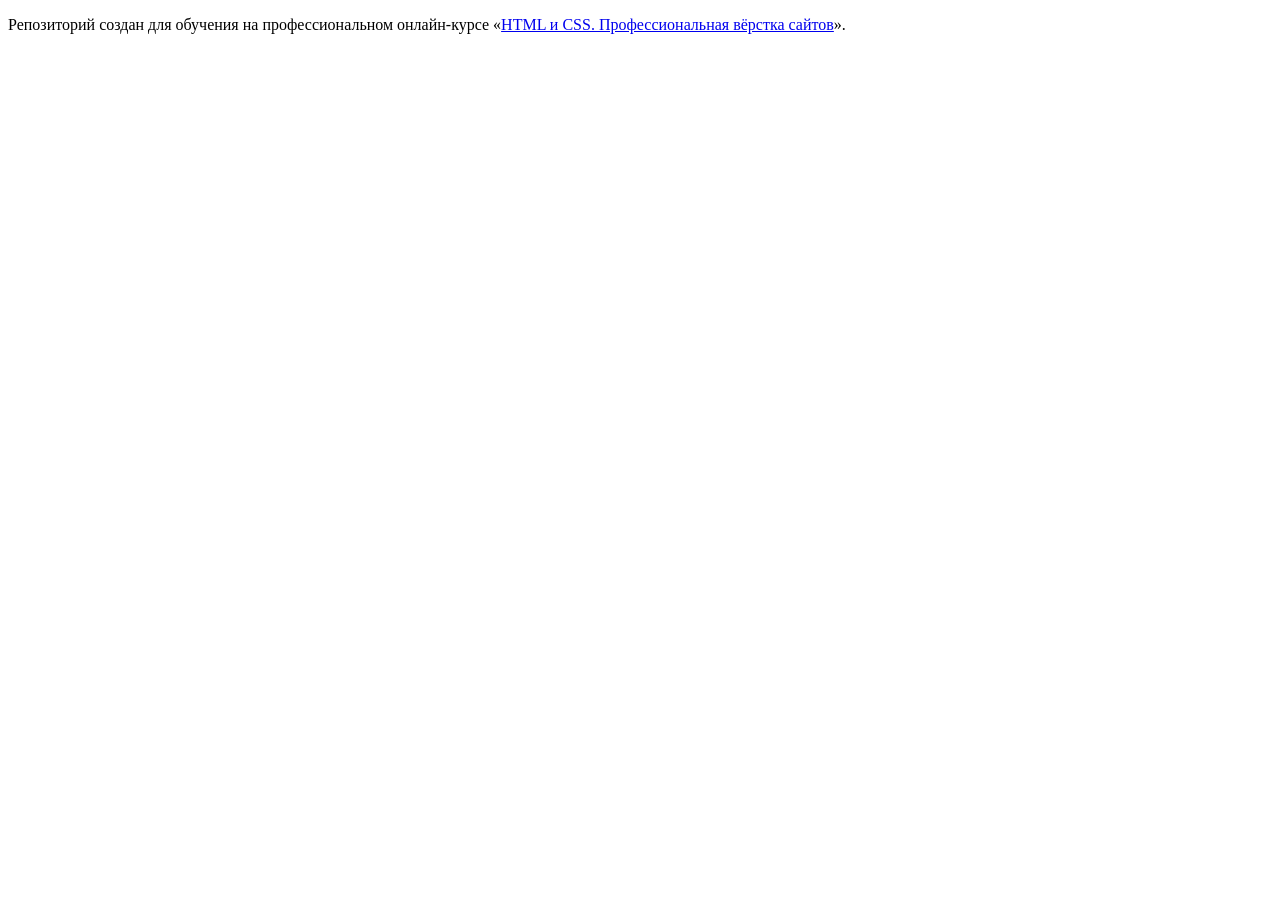
==== index.html @ 6b0767cb ":hatching_chick:" ====
<!DOCTYPE html>
<html lang="ru">
  <head>
    <meta charset="utf-8">
    <title>HTML Academy: Седона</title>
  </head>
  <body>

    <p>Репозиторий создан для обучения на профессиональном онлайн‑курсе «<a href="https://htmlacademy.ru/intensive/htmlcss">HTML и CSS. Профессиональная вёрстка сайтов</a>».</p>

  </body>
</html>
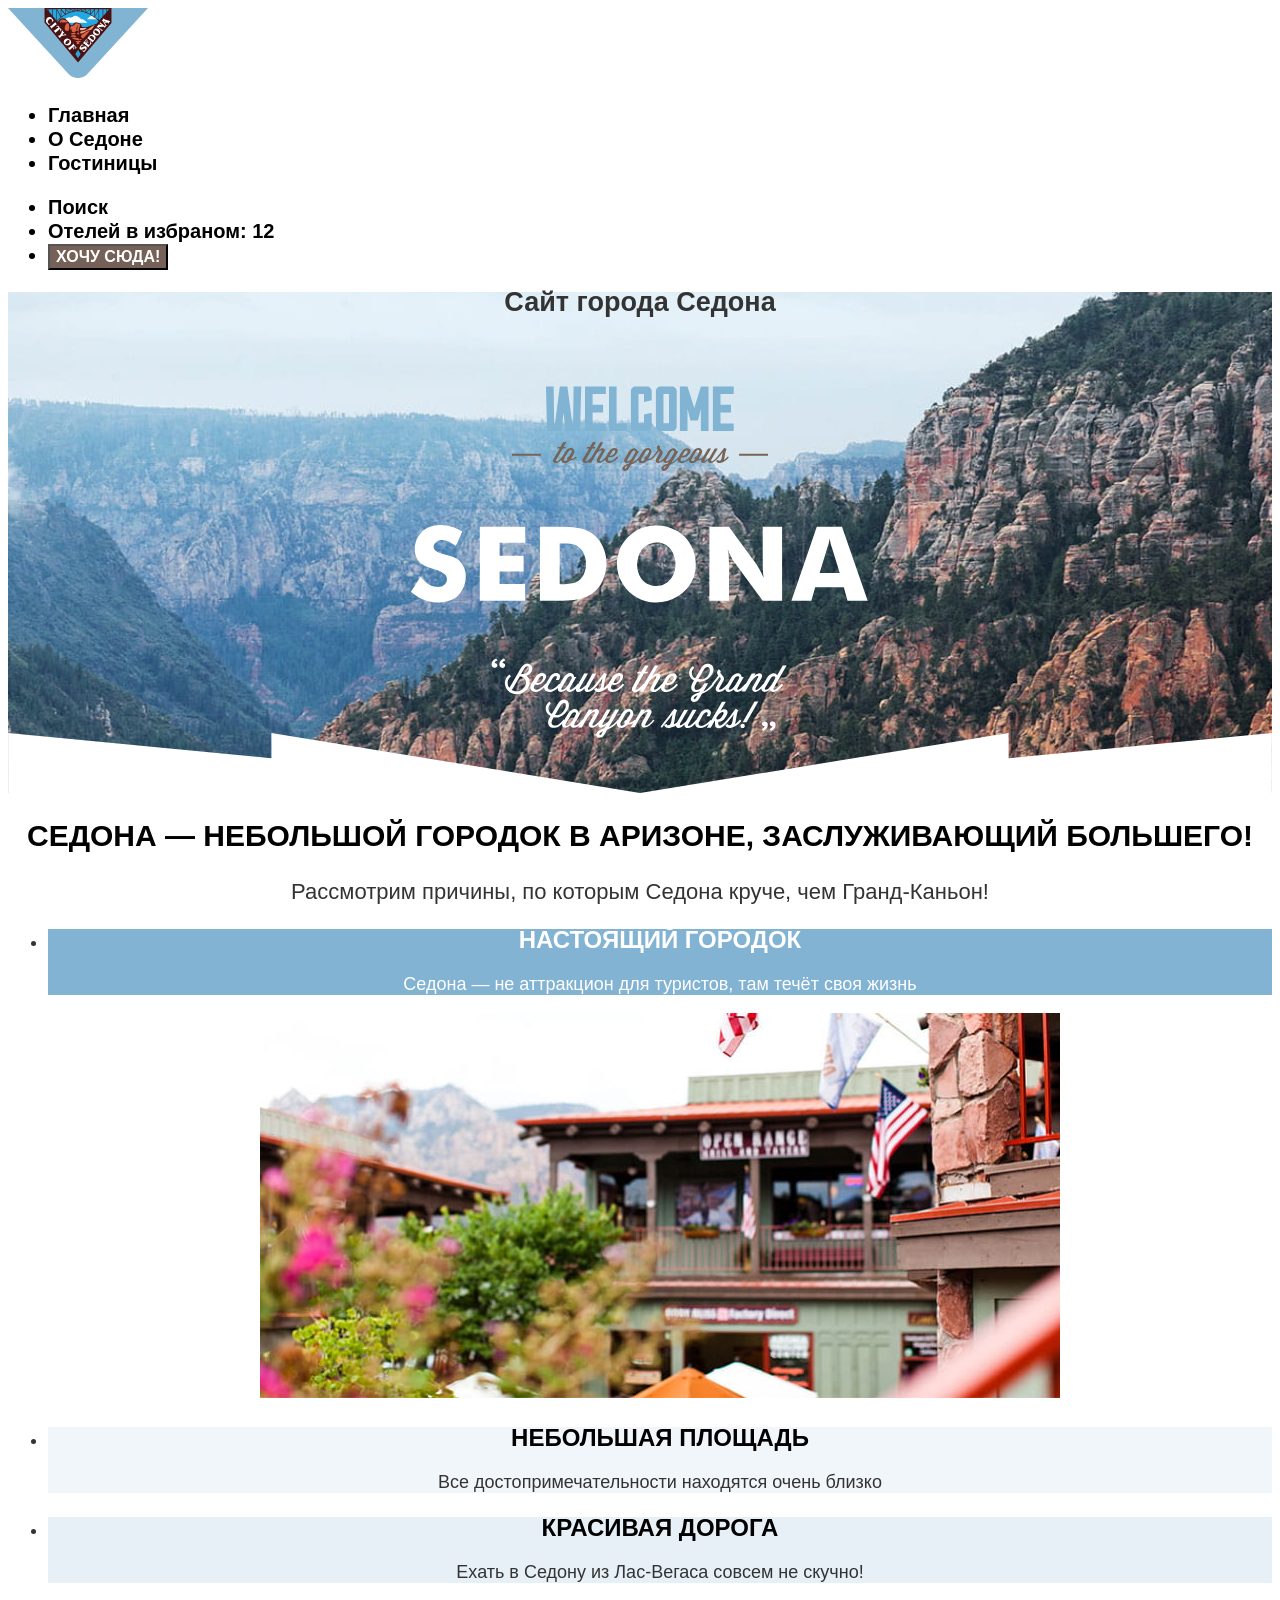
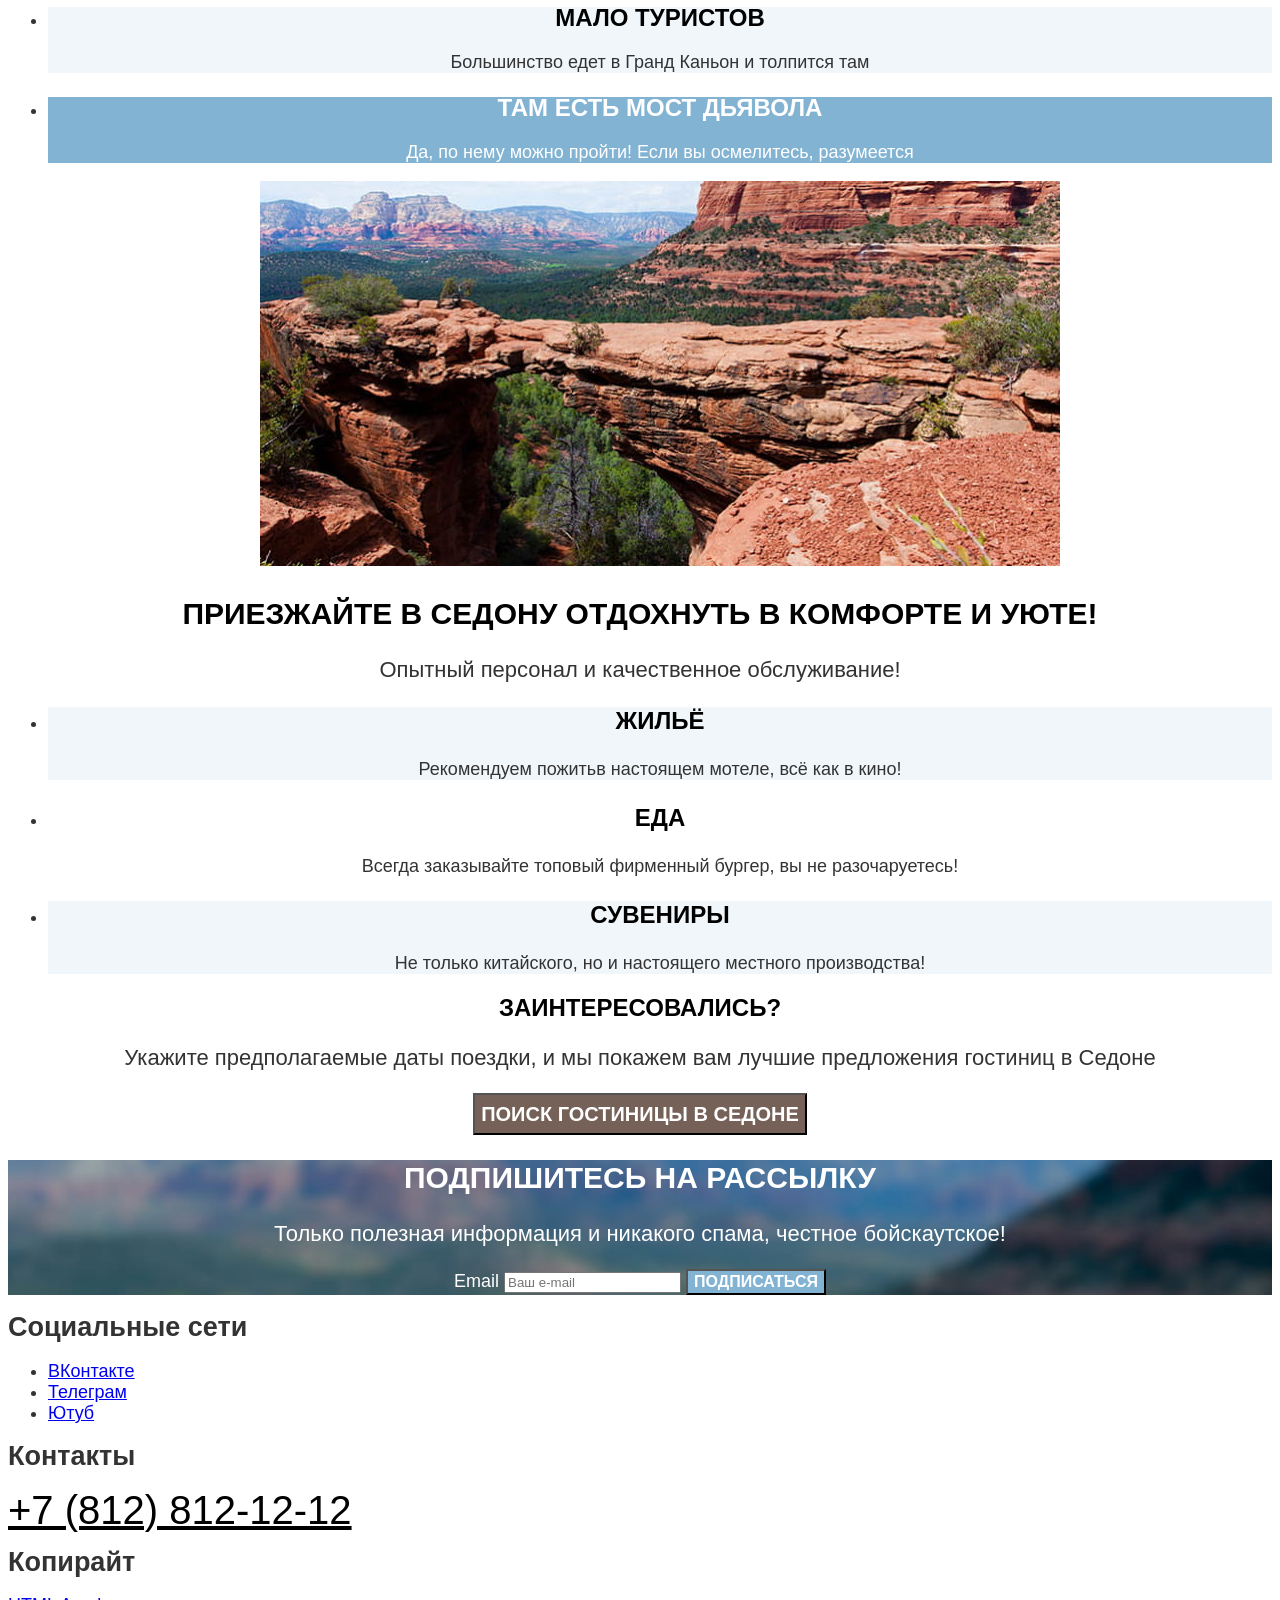
==== commit 7aece666: "Делает вёрстку, графику и стилизацию" ====
--- a/index.html
+++ b/index.html
@@ -1,12 +1,161 @@
 <!DOCTYPE html>
 <html lang="ru">
-  <head>
-    <meta charset="utf-8">
-    <title>HTML Academy: Седона</title>
-  </head>
-  <body>
 
-    <p>Репозиторий создан для обучения на профессиональном онлайн‑курсе «<a href="https://htmlacademy.ru/intensive/htmlcss">HTML и CSS. Профессиональная вёрстка сайтов</a>».</p>
+<head>
+  <meta charset="utf-8">
+  <title>HTML Academy: Седона</title>
+  <link rel="stylesheet" href="styles/styles.css">
+</head>
 
-  </body>
+<body>
+  <header class="page-header" data-test="header">
+    <nav class="navigation">
+      <a class="navigation-logo" href="index.html" aria-current="page">
+        <img class="logo-image" src="images/logos/logo.svg" width="140" height="70" alt="Логотип города «Седона»">
+      </a>
+
+      <ul class="navigation-list">
+        <li class="navigation-item">
+          <a class="navigation-link navigation-link-current" href="#" aria-current="page">Главная</a>
+        </li>
+        <li class="navigation-item">
+          <a class="navigation-link" href="#">О Седоне</a>
+        </li>
+        <li class="navigation-item">
+          <a class="navigation-link" href="catalog.html">Гостиницы</a>
+        </li>
+      </ul>
+
+      <ul class="navigation-list navigation-user">
+        <li class="navigation-item">
+          <a class="navigation-link" href="#">
+            <span class="visually-hidden">Поиск</span>
+          </a>
+        </li>
+        <li class="navigation-item">
+          <a class="navigation-link" href="#">
+            <span class="visually-hidden">Отелей в избраном:</span>
+            <span class="count">12</span>
+          </a>
+        </li>
+        <li class="navigation-item">
+          <button class="button" type="button">Хочу сюда!</button>
+        </li>
+      </ul>
+    </nav>
+  </header>
+
+  <main class="main-index" data-test="main">
+    <section class="hero" data-test="hero">
+      <h1 class="visually-hidden">Сайт города Седона</h1>
+      <img class="hero-image" src="images/hero/welcome.svg" width="458" height="452"
+        alt="Welcome to the gorgeous Sedona «Because the Grand Canyon sucks!»">
+    </section>
+
+    <section class="features" data-test="advantages">
+      <h2 class="features-title">Седона — небольшой городок в Аризоне, заслуживающий большего!</h2>
+      <p class="features-text">Рассмотрим причины, по которым Седона круче, чем Гранд-Каньон!</p>
+      <ul class="features-list">
+        <li class="features-item">
+          <div class="features-item-container">
+            <h3 class="features-item-title">Настоящий городок</h3>
+            <p class="features-item-text">Седона — не аттракцион для туристов, там течёт своя жизнь</p>
+          </div>
+          <img class="features-item-image" src="images/photo/photo-1.jpg" width="800" height="385" alt="Улица города Седона">
+        </li>
+        <li>
+          <h3 class="features-item-title">Небольшая площадь</h3>
+          <p class="features-item-text">Все достопримечательности находятся очень близко</p>
+        </li>
+        <li>
+          <h3 class="features-item-title">Красивая дорога</h3>
+          <p class="features-item-text">Ехать в Седону из Лас-Вегаса совсем не скучно!</p>
+        </li>
+        <li>
+          <h3 class="features-item-title">Мало туристов</h3>
+          <p class="features-item-text">Большинство едет в Гранд Каньон и толпится там</p>
+        </li>
+        <li class="features-item">
+          <div class="features-item-container">
+            <h3 class="features-item-title">Там есть мост дьявола</h3>
+            <p class="features-item-text">Да, по нему можно пройти! Если вы осмелитесь, разумеется</p>
+          </div>
+          <img class="features-item-image" src="images/photo/photo-2.jpg" width="800" height="385" alt="Мост дьявола">
+        </li>
+      </ul>
+    </section>
+
+    <section class="service">
+      <h2 class="service-title">Приезжайте в Седону отдохнуть в комфорте и уюте!</h2>
+      <p class="service-text">Опытный персонал и качественное обслуживание!</p>
+      <ul class="service-list">
+        <li>
+          <h3 class="service-item-title">Жильё</h3>
+          <p class="service-item-text">Рекомендуем пожитьв настоящем мотеле, всё как в кино!</p>
+        </li>
+        <li>
+          <h3 class="service-item-title">Еда</h3>
+          <p class="service-item-text">Всегда заказывайте топовый фирменный бургер, вы не разочаруетесь!</p>
+        </li>
+        <li>
+          <h3 class="service-item-title">Сувениры</h3>
+          <p class="service-item-text">Не только китайского, но и настоящего местного производства!</p>
+        </li>
+      </ul>
+    </section>
+
+    <section class="search" data-test="search">
+      <h2 class="search-title">Заинтересовались?</h2>
+      <p class="search-text">Укажите предполагаемые даты поездки, и мы покажем вам лучшие предложения гостиниц в Седоне</p>
+      <button class="button search-button" type="button">Поиск гостиницы в седоне</button>
+    </section>
+
+    <section class="newsletter newsletter-background" data-test="subscribe">
+      <h2 class="newsletter-title">Подпишитесь на рассылку</h2>
+      <p class="newsletter-text">Только полезная информация и никакого спама, честное бойскаутское!</p>
+      <form class="newsletter-form" action="https://echo.htmlacademy.ru/" method="post">
+        <label class="visually-hidden" for="newsletter-email">Email</label>
+        <input class="field" type="email" placeholder="Ваш e-mail" name="newsletter-email" id="newsletter-email" required>
+        <button class="button button-blue" type="submit">Подписаться</button>
+      </form>
+    </section>
+  </main>
+
+  <footer class="page-footer" data-test="footer">
+    <section class="footer-social">
+      <h2 class="visually-hidden">Cоциальные сети</h2>
+      <ul class="social-list">
+        <li class="social-item">
+          <a class="button-social button-vk" href="https://vk.com/htmlacademy">
+            <span class="visually-hidden">ВКонтакте</span>
+          </a>
+        </li>
+        <li class="social-item">
+          <a class="button-social button-tg" href="https://t.me/htmlacademy">
+            <span class="visually-hidden">Телеграм</span>
+          </a>
+        </li>
+        <li class="social-item">
+          <a class="button-social button-yt" href="https://www.youtube.com/user/htmlacademyru">
+            <span class="visually-hidden">Ютуб</span>
+          </a>
+        </li>
+      </ul>
+    </section>
+
+    <section class="footer-contacts">
+      <h2 class="visually-hidden">Контакты</h2>
+      <address class="footer-contacts-address">
+        <a href="tel:+78128121212">+7 (812) 812-12-12</a>
+      </address>
+    </section>
+
+    <section class="footer-copyright">
+      <h2 class="visually-hidden">Копирайт</h2>
+      <a class="htmlacademy-link" href="https://htmlacademy.ru/intensive/htmlcss">
+        <span class="visually-hidden">HTML Academy</span>
+      </a>
+    </section>
+  </footer>
+</body>
 </html>
--- a/styles/styles.css
+++ b/styles/styles.css
@@ -0,0 +1,288 @@
+@font-face {
+  font-family: "PT Sans", sans-serif;
+  font-style: normal;
+  font-weight: 400;
+  src: url("../font/ptsans-400.woff2") format("woff2");
+  font-display: swap;
+}
+
+@font-face {
+  font-family: "PT Sans", sans-serif;
+  font-style: normal;
+  font-weight: 700;
+  src: url("../font/ptsans-700.woff2") format("woff2");
+}
+
+body {
+  font-family: "PT Sans", sans-serif;
+  font-weight: 400;
+  font-size: 18px;
+  color: #333;
+  line-height: 117%;
+  background-color: #fff;
+}
+
+.button {
+  font-family: inherit;
+  font-size: 16px;
+  font-weight: 700;
+  text-align: center;
+  color: #fff;
+  line-height: 125%;
+  background-color: #756157;
+  text-transform: uppercase;
+  text-decoration: none;
+}
+
+.button-blue {
+  color: #fff;
+  background-color: #82b3d3;
+}
+
+.button-in-favorites {
+  background-color: #7db54f;
+}
+
+.button-reset {
+  background: none;
+}
+
+.page-header {
+  color: #000;
+  background-color: #fff;
+}
+
+.navigation-list {
+  font-weight: 700;
+  font-size: 20px;
+  line-height: 120%;
+}
+
+.navigation-link {
+  color: #000;
+  text-align: center;
+  text-decoration: none;
+}
+
+.hero {
+  text-align: center;
+  background-color: #37698a;
+  background-image: url("../images/background/divider.svg"), url("../images/background/index-background.jpg");
+  background-position: bottom, center;
+  background-repeat: no-repeat;
+  background-size: 100% auto, cover;
+}
+
+.features {
+  text-align: center;
+}
+
+.features-title {
+  font-size: 30px;
+  line-height: 120%;
+  color: #000;
+  text-transform: uppercase;
+}
+
+.features-text {
+  font-size: 22px;
+  line-height: 118%;
+}
+
+.features-item-container {
+  background-color: #82b3d3;
+}
+
+.features-list li:nth-child(2),
+.features-list li:nth-child(4) {
+  background-color: rgba(131, 179, 211, 0.12);
+}
+
+.features-list li:nth-child(3) {
+  background-color: rgba(131, 179, 211, 0.2);
+}
+
+.features-item-title {
+  font-size: 24px;
+  color: #000;
+  text-transform: uppercase;
+}
+
+.features-item-text {
+  color: #333;
+}
+
+.features-item-container h3 {
+  color: #fff;
+}
+
+.features-item-container p {
+  color: #fff;
+}
+
+.service-title {
+  font-size: 30px;
+  text-align: center;
+  color: #000;
+  line-height: 120%;
+  text-transform: uppercase;
+}
+
+.service-text {
+  font-size: 22px;
+  text-align: center;
+  line-height: 118%;
+}
+
+.service-list {
+  text-align: center;
+}
+
+.service-list li:nth-child(1),
+.service-list li:nth-child(3) {
+  background-color: rgba(131, 179, 211, 0.12);
+}
+
+.service-item-title {
+  font-size: 24px;
+  color: #000;
+  text-transform: uppercase;
+  line-height: 117%;
+}
+
+.search {
+  text-align: center;
+}
+
+.search-title {
+  font-size: 24px;
+  color: #000;
+  line-height: 120%;
+  text-transform: uppercase;
+}
+
+.search-text {
+  font-size: 22px;
+  line-height: 118%;
+}
+
+.search-button {
+  font-size: 20px;
+  line-height: 180%;
+}
+
+.newsletter {
+  text-align: center;
+}
+
+.newsletter-background {
+  color: #fff;
+  background-color: #37698a;
+  background-image: url("../images/background/subscribe.jpg");
+  background-position: center;
+  background-repeat: no-repeat;
+  background-size: cover;
+}
+
+.newsletter-title {
+  font-size: 30px;
+  line-height: 120%;
+  text-transform: uppercase;
+}
+
+.newsletter-text {
+  font-size: 22px;
+  line-height: 118%;
+}
+
+.newsletter-email {
+  background-color: #82B3D3;
+}
+
+.footer-contacts-address a {
+  font-size: 40px;
+  font-style: normal;
+  color: #000;
+  line-height: 100%;
+  text-transform: uppercase;
+}
+
+/*---CATALOG.HTML---*/
+
+.catalog-background {
+  color: #fff;
+  background-color: #37698a;
+  background-image: url("../images/background/filter.jpg");
+  background-position: center;
+  background-repeat: no-repeat;
+  background-size: cover;
+}
+
+.inner-header-title {
+  font-size: 60px;
+  line-height: 130%;
+}
+
+.breadcrumbs-link {
+  font-size: 16px;
+  color: #fff;
+  line-height: 131%;
+  text-decoration: none;
+}
+
+.catalog-filter-title {
+  font-size: 20px;
+  font-weight: 700;
+  line-height: 120%;
+  text-transform: capitalize;
+}
+
+.catalog-filter label {
+  line-height: 128%;
+}
+
+.result-serch {
+  font-size: 30px;
+  font-weight: 700;
+  line-height: 120%;
+  text-transform: uppercase;
+}
+
+.select-control {
+  font-family: inherit;
+  font-size: 18px;
+  color: #333;
+  line-height: 117%;
+}
+
+.catalog-link {
+  text-decoration: none;
+}
+
+.catalog-title {
+  font-size: 24px;
+  font-weight: 700;
+  color: #333;
+  line-height: 117%;
+}
+
+.catalog-rating {
+  font-size: 16px;
+  line-height: 125%;
+  text-transform: uppercase;
+}
+
+.pagination-link {
+  font-weight: 700;
+  font-size: 20px;
+  color: #fff;
+  line-height: 180%;
+  background-color: #82b3d3;
+  text-transform: uppercase;
+  text-align: center;
+}
+
+.pagination-current {
+  color: #000;
+  background-color: #f2f2f2;
+}
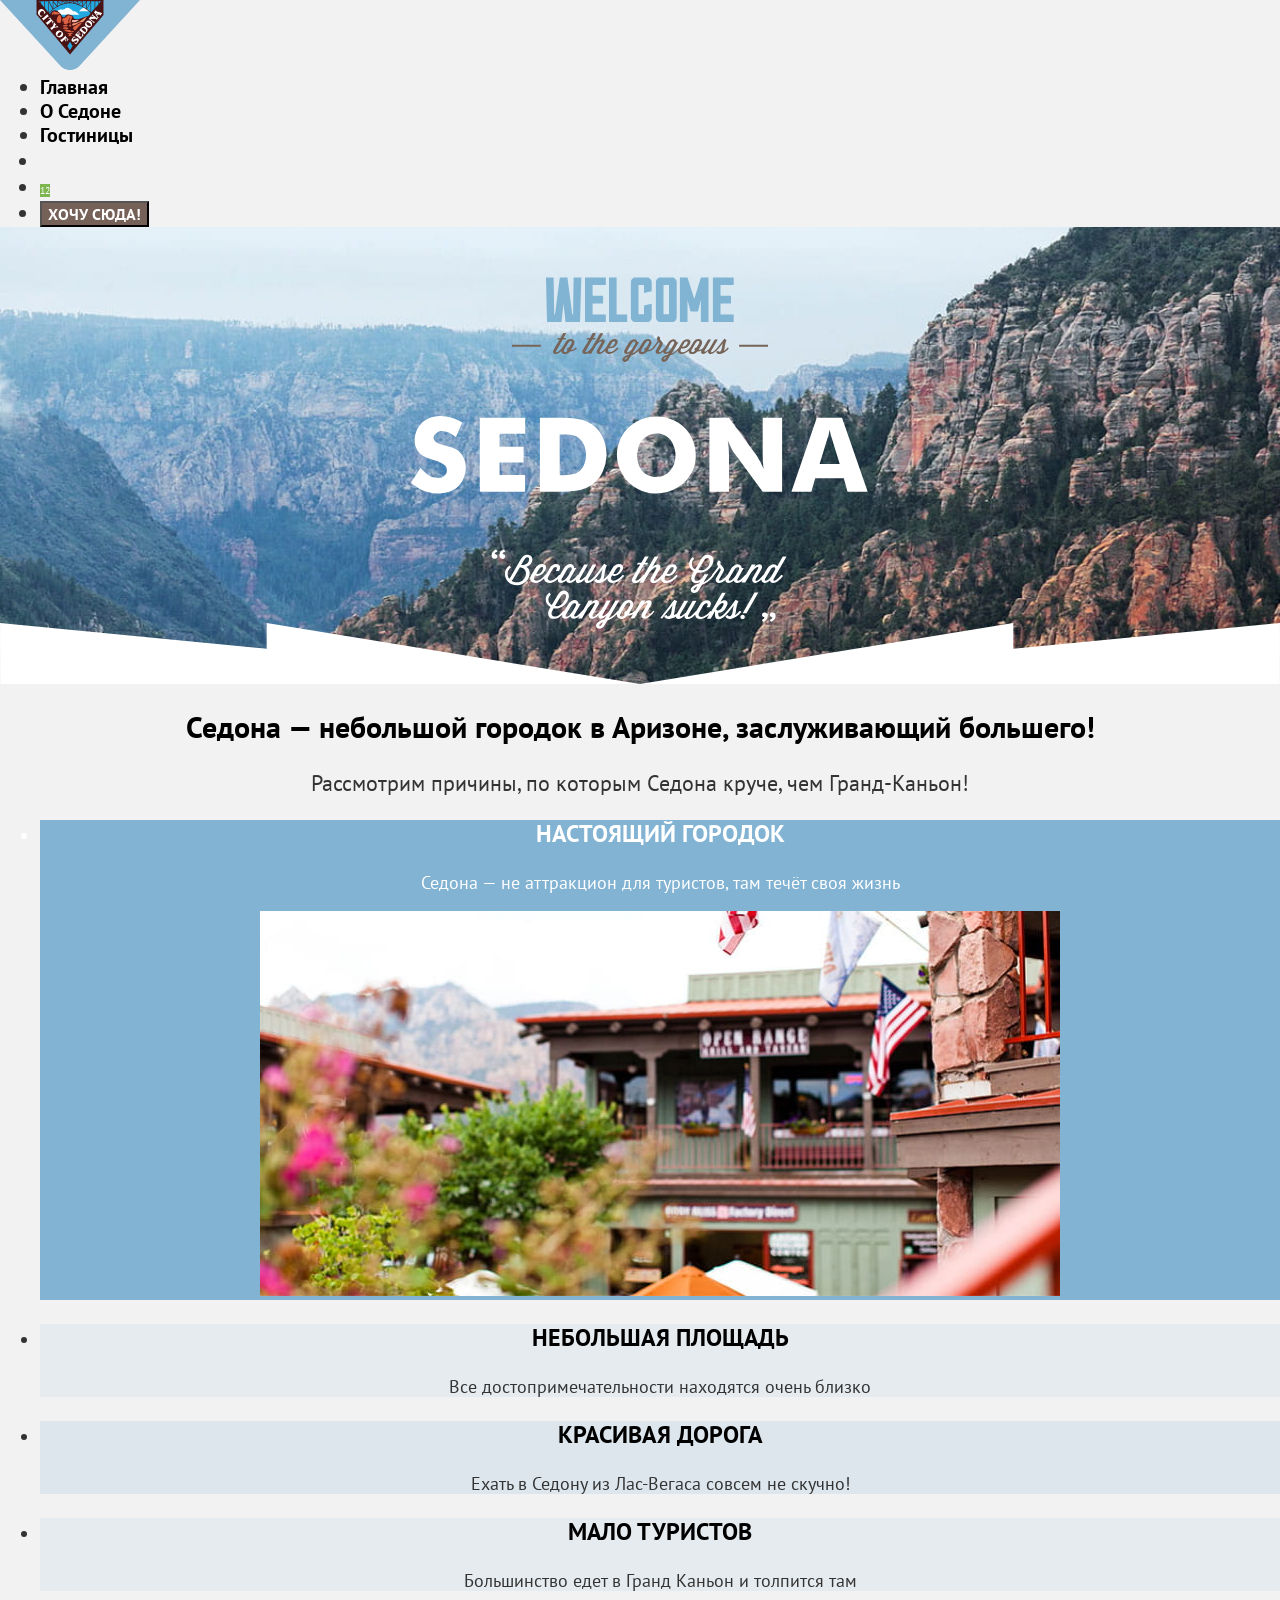
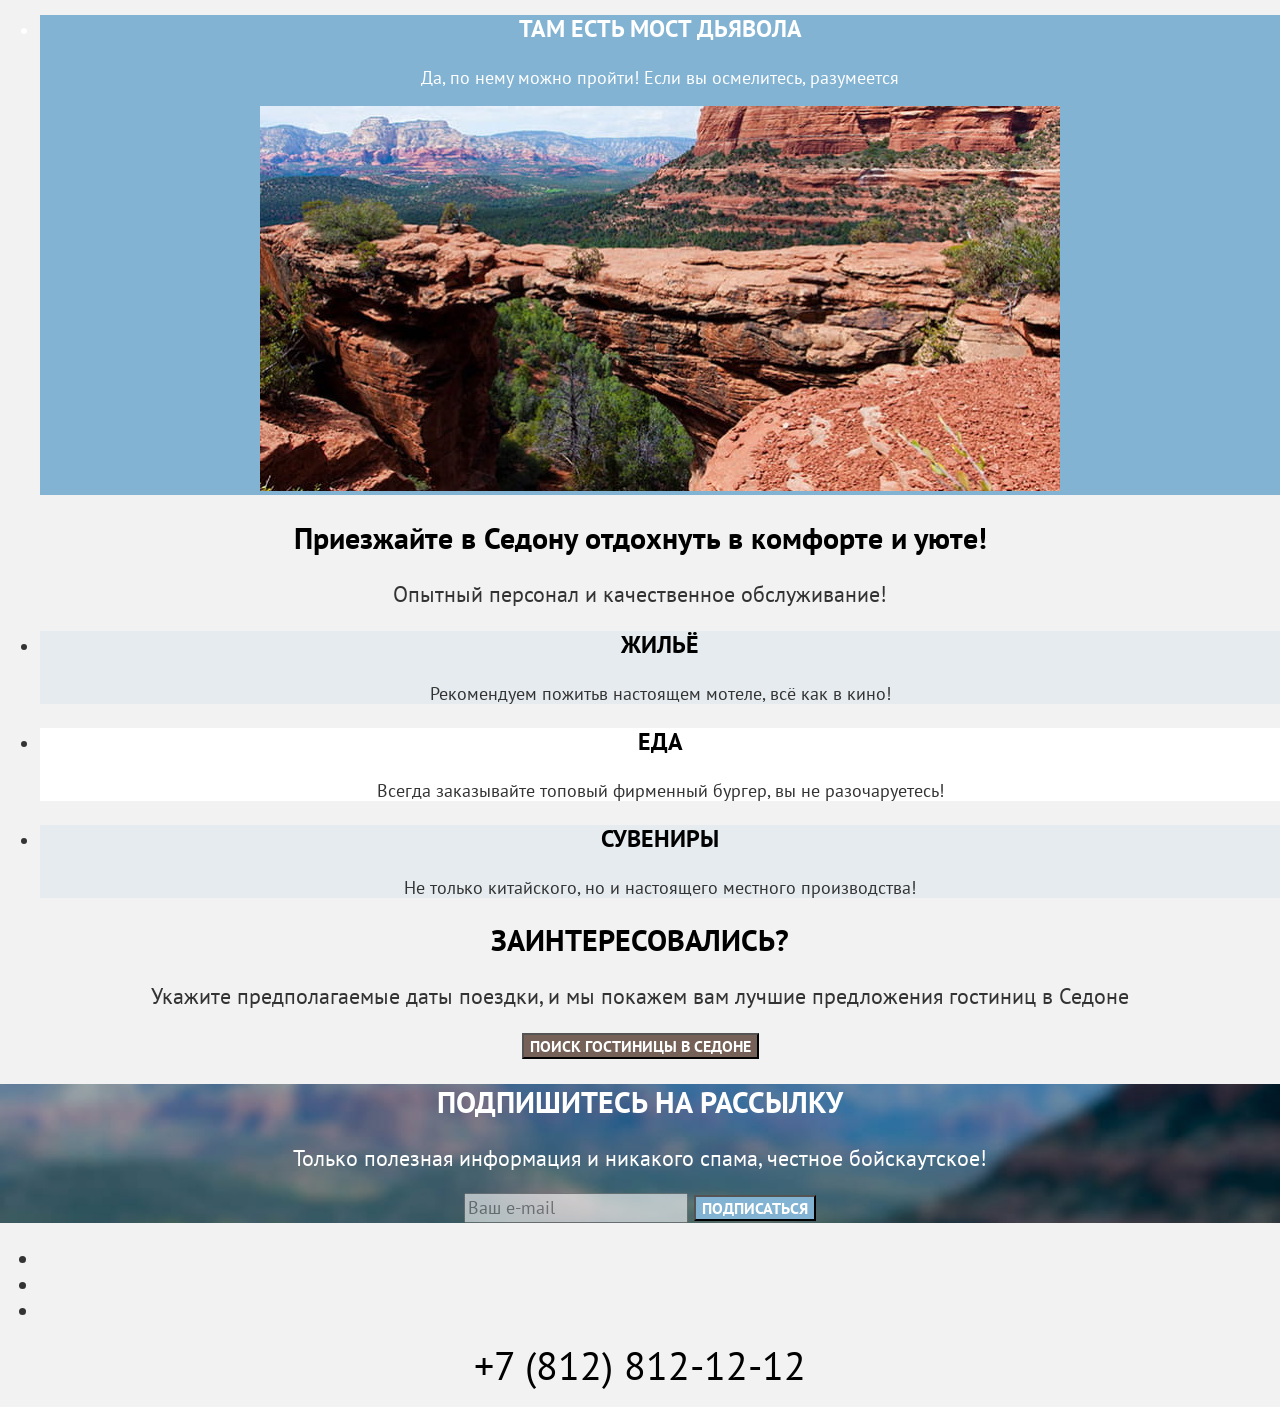
==== commit b89bf0c2: "Вносит правки" ====
--- a/index.html
+++ b/index.html
@@ -10,13 +10,13 @@
 <body>
   <header class="page-header" data-test="header">
     <nav class="navigation">
-      <a class="navigation-logo" href="index.html" aria-current="page">
-        <img class="logo-image" src="images/logos/logo.svg" width="140" height="70" alt="Логотип города «Седона»">
+      <a class="logo" href="index.html" aria-current="page">
+        <img class="logo-image" src="images/logos/logo.svg" width="140" height="70" alt="Логотип города Седона">
       </a>
 
       <ul class="navigation-list">
         <li class="navigation-item">
-          <a class="navigation-link navigation-link-current" href="#" aria-current="page">Главная</a>
+          <a class="navigation-link navigation-link-current" aria-current="page">Главная</a>
         </li>
         <li class="navigation-item">
           <a class="navigation-link" href="#">О Седоне</a>
@@ -26,26 +26,26 @@
         </li>
       </ul>
 
-      <ul class="navigation-list navigation-user">
-        <li class="navigation-item">
-          <a class="navigation-link" href="#">
+      <ul class="navigation-user">
+        <li class="navigation-user-item">
+          <a class="navigation-user-link user-search" href="#">
             <span class="visually-hidden">Поиск</span>
           </a>
         </li>
-        <li class="navigation-item">
-          <a class="navigation-link" href="#">
+        <li class="navigation-user-item">
+          <a class="navigation-user-link user-favorites" href="#">
             <span class="visually-hidden">Отелей в избраном:</span>
             <span class="count">12</span>
           </a>
         </li>
-        <li class="navigation-item">
-          <button class="button" type="button">Хочу сюда!</button>
+        <li class="navigation-user-item">
+          <button class="button button-want" type="button">Хочу сюда!</button>
         </li>
       </ul>
     </nav>
   </header>
 
-  <main class="main-index" data-test="main">
+  <main class="page-main" data-test="main">
     <section class="hero" data-test="hero">
       <h1 class="visually-hidden">Сайт города Седона</h1>
       <img class="hero-image" src="images/hero/welcome.svg" width="458" height="452"
@@ -56,26 +56,26 @@
       <h2 class="features-title">Седона — небольшой городок в Аризоне, заслуживающий большего!</h2>
       <p class="features-text">Рассмотрим причины, по которым Седона круче, чем Гранд-Каньон!</p>
       <ul class="features-list">
-        <li class="features-item">
+        <li class="features-item features-item-special">
           <div class="features-item-container">
             <h3 class="features-item-title">Настоящий городок</h3>
             <p class="features-item-text">Седона — не аттракцион для туристов, там течёт своя жизнь</p>
           </div>
           <img class="features-item-image" src="images/photo/photo-1.jpg" width="800" height="385" alt="Улица города Седона">
         </li>
-        <li>
+        <li class="features-item">
           <h3 class="features-item-title">Небольшая площадь</h3>
           <p class="features-item-text">Все достопримечательности находятся очень близко</p>
         </li>
-        <li>
+        <li class="features-item">
           <h3 class="features-item-title">Красивая дорога</h3>
           <p class="features-item-text">Ехать в Седону из Лас-Вегаса совсем не скучно!</p>
         </li>
-        <li>
+        <li class="features-item">
           <h3 class="features-item-title">Мало туристов</h3>
           <p class="features-item-text">Большинство едет в Гранд Каньон и толпится там</p>
         </li>
-        <li class="features-item">
+        <li class="features-item features-item-special">
           <div class="features-item-container">
             <h3 class="features-item-title">Там есть мост дьявола</h3>
             <p class="features-item-text">Да, по нему можно пройти! Если вы осмелитесь, разумеется</p>
@@ -89,15 +89,15 @@
       <h2 class="service-title">Приезжайте в Седону отдохнуть в комфорте и уюте!</h2>
       <p class="service-text">Опытный персонал и качественное обслуживание!</p>
       <ul class="service-list">
-        <li>
+        <li class="service-item">
           <h3 class="service-item-title">Жильё</h3>
           <p class="service-item-text">Рекомендуем пожитьв настоящем мотеле, всё как в кино!</p>
         </li>
-        <li>
+        <li class="service-item">
           <h3 class="service-item-title">Еда</h3>
           <p class="service-item-text">Всегда заказывайте топовый фирменный бургер, вы не разочаруетесь!</p>
         </li>
-        <li>
+        <li class="service-item">
           <h3 class="service-item-title">Сувениры</h3>
           <p class="service-item-text">Не только китайского, но и настоящего местного производства!</p>
         </li>
@@ -107,7 +107,7 @@
     <section class="search" data-test="search">
       <h2 class="search-title">Заинтересовались?</h2>
       <p class="search-text">Укажите предполагаемые даты поездки, и мы покажем вам лучшие предложения гостиниц в Седоне</p>
-      <button class="button search-button" type="button">Поиск гостиницы в седоне</button>
+      <button class="button button-search" type="button">Поиск гостиницы в седоне</button>
     </section>
 
     <section class="newsletter newsletter-background" data-test="subscribe">
@@ -116,14 +116,14 @@
       <form class="newsletter-form" action="https://echo.htmlacademy.ru/" method="post">
         <label class="visually-hidden" for="newsletter-email">Email</label>
         <input class="field" type="email" placeholder="Ваш e-mail" name="newsletter-email" id="newsletter-email" required>
-        <button class="button button-blue" type="submit">Подписаться</button>
+        <button class="button button-bg-second" type="submit">Подписаться</button>
       </form>
     </section>
   </main>
 
   <footer class="page-footer" data-test="footer">
-    <section class="footer-social">
-      <h2 class="visually-hidden">Cоциальные сети</h2>
+    <section class="social">
+      <h2 class="visually-hidden">Социальные сети</h2>
       <ul class="social-list">
         <li class="social-item">
           <a class="button-social button-vk" href="https://vk.com/htmlacademy">
@@ -143,19 +143,15 @@
       </ul>
     </section>
 
-    <section class="footer-contacts">
-      <h2 class="visually-hidden">Контакты</h2>
-      <address class="footer-contacts-address">
-        <a href="tel:+78128121212">+7 (812) 812-12-12</a>
-      </address>
-    </section>
+    <address class="contacts">
+      <a class="footer-contacts-link" href="tel:+78128121212">+7 (812) 812-12-12</a>
+    </address>
 
-    <section class="footer-copyright">
-      <h2 class="visually-hidden">Копирайт</h2>
-      <a class="htmlacademy-link" href="https://htmlacademy.ru/intensive/htmlcss">
-        <span class="visually-hidden">HTML Academy</span>
+    <p class="developer">
+      <a class="developer-link" href="https://htmlacademy.ru/intensive/htmlcss">
+        <span class="visually-hidden">Разработчик сайта - HTML Academy</span>
       </a>
-    </section>
+    </p>
   </footer>
 </body>
 </html>
--- a/styles/styles.css
+++ b/styles/styles.css
@@ -1,25 +1,29 @@
 @font-face {
-  font-family: "PT Sans", sans-serif;
+  font-family: "PT Sans";
   font-style: normal;
   font-weight: 400;
-  src: url("../font/ptsans-400.woff2") format("woff2");
+  src: url("../fonts/ptsans-400.woff2") format("woff2");
   font-display: swap;
 }
 
 @font-face {
-  font-family: "PT Sans", sans-serif;
+  font-family: "PT Sans";
   font-style: normal;
   font-weight: 700;
-  src: url("../font/ptsans-700.woff2") format("woff2");
+  src: url("../fonts/ptsans-700.woff2") format("woff2");
 }
 
 body {
+  margin: 0;
+
   font-family: "PT Sans", sans-serif;
   font-weight: 400;
-  font-size: 18px;
-  color: #333;
-  line-height: 117%;
-  background-color: #fff;
+  font-style: normal;
+  font-size: 22px;
+  line-height: 1.18182;
+  color: #333333;
+
+  background-color: #f2f2f2;
 }
 
 .button {
@@ -27,262 +31,326 @@
   font-size: 16px;
   font-weight: 700;
   text-align: center;
-  color: #fff;
-  line-height: 125%;
+  color: #ffffff;
+  line-height: 1.25;
   background-color: #756157;
   text-transform: uppercase;
   text-decoration: none;
 }
 
-.button-blue {
-  color: #fff;
-  background-color: #82b3d3;
-}
-
-.button-in-favorites {
+.visually-hidden {
+  position: fixed;
+  transform: scale(0);
+}
+
+.page-header {}
+
+.navigation {}
+.logo {}
+.logo-image {}
+.navigation-list {
+  margin: 0;
+
+  font-size: 20px;
+  font-weight: 700;
+  line-height: 1.2;
+}
+.navigation-item {}
+.navigation-link {
+  text-decoration: none;
+  color: #000000;
+}
+.navigation-link-current {}
+
+.navigation-user {
+  margin: 0;
+}
+.navigation-user-item {}
+.navigation-user-link {
+  text-decoration: none;
+}
+.user-search {}
+.user-favorites {}
+.count {
+  font-size: 10px;
+  color: #ffffff;
+
   background-color: #7db54f;
 }
-
-.button-reset {
-  background: none;
-}
-
-.page-header {
-  color: #000;
-  background-color: #fff;
-}
-
-.navigation-list {
-  font-weight: 700;
-  font-size: 20px;
-  line-height: 120%;
-}
-
-.navigation-link {
-  color: #000;
-  text-align: center;
-  text-decoration: none;
-}
+.button-want {}
+
+.page-main {}
 
 .hero {
   text-align: center;
-  background-color: #37698a;
+
+  background-color: #64748b;
   background-image: url("../images/background/divider.svg"), url("../images/background/index-background.jpg");
   background-position: bottom, center;
   background-repeat: no-repeat;
   background-size: 100% auto, cover;
 }
+.hero-image {}
 
 .features {
   text-align: center;
 }
-
 .features-title {
   font-size: 30px;
-  line-height: 120%;
-  color: #000;
-  text-transform: uppercase;
-}
-
-.features-text {
-  font-size: 22px;
-  line-height: 118%;
-}
-
-.features-item-container {
+  line-height: 1.2;
+  color: #000000;
+}
+.features-text {}
+.features-list {
+  font-size: 18px;
+  line-height: 1.16667;
+}
+.features-list li:nth-child(even) {
+  background-color: rgba(131, 179, 211, 0.12);
+}
+.features-list li:nth-child(odd) {
+  background-color: rgba(131, 179, 211, 0.2);
+}
+.features-list li.features-item-special {
   background-color: #82b3d3;
 }
-
-.features-list li:nth-child(2),
-.features-list li:nth-child(4) {
-  background-color: rgba(131, 179, 211, 0.12);
-}
-
-.features-list li:nth-child(3) {
-  background-color: rgba(131, 179, 211, 0.2);
-}
-
+.features-item {}
+.features-item-container {}
 .features-item-title {
   font-size: 24px;
-  color: #000;
-  text-transform: uppercase;
-}
-
-.features-item-text {
-  color: #333;
-}
-
-.features-item-container h3 {
-  color: #fff;
-}
-
-.features-item-container p {
-  color: #fff;
-}
-
+  text-transform: uppercase;
+  color: #000000;
+}
+.features-item-text {}
+.features-item-special {
+  color: #ffffff;
+}
+.features-item-special .features-item-title {
+  color: #ffffff;
+}
+.features-item-image {}
+
+.service {
+  text-align: center;
+}
 .service-title {
   font-size: 30px;
-  text-align: center;
-  color: #000;
-  line-height: 120%;
-  text-transform: uppercase;
-}
-
-.service-text {
-  font-size: 22px;
-  text-align: center;
-  line-height: 118%;
-}
-
+  line-height: 1.2;
+  color: #000000;
+}
+.service-text {}
 .service-list {
-  text-align: center;
-}
-
-.service-list li:nth-child(1),
-.service-list li:nth-child(3) {
+  font-size: 18px;
+  line-height: 1.16667;
+}
+.service-list li:nth-child(odd) {
   background-color: rgba(131, 179, 211, 0.12);
 }
-
+.service-list li:nth-child(even) {
+  background-color: #ffffff;
+}
+.service-item {}
 .service-item-title {
   font-size: 24px;
-  color: #000;
-  text-transform: uppercase;
-  line-height: 117%;
-}
+  text-transform: uppercase;
+  color: #000000;
+}
+.service-item-text {}
 
 .search {
   text-align: center;
-}
-
+
+}
 .search-title {
-  font-size: 24px;
-  color: #000;
-  line-height: 120%;
-  text-transform: uppercase;
-}
-
+  font-size: 30px;
+  line-height: 1.2;
+  color: #000000;
+  text-transform: uppercase;
+}
 .search-text {
-  font-size: 22px;
-  line-height: 118%;
-}
-
-.search-button {
-  font-size: 20px;
-  line-height: 180%;
-}
+  line-height: 1.18182;
+}
+.button-search {}
 
 .newsletter {
   text-align: center;
 }
-
 .newsletter-background {
-  color: #fff;
-  background-color: #37698a;
+  color: #ffffff;
+
+  background-color: #64748b;
   background-image: url("../images/background/subscribe.jpg");
   background-position: center;
   background-repeat: no-repeat;
   background-size: cover;
 }
-
 .newsletter-title {
   font-size: 30px;
-  line-height: 120%;
-  text-transform: uppercase;
-}
-
+  line-height: 1.2;
+  text-transform: uppercase;
+}
 .newsletter-text {
-  font-size: 22px;
-  line-height: 118%;
-}
-
-.newsletter-email {
-  background-color: #82B3D3;
-}
-
-.footer-contacts-address a {
+  line-height: 1.18182;
+}
+
+.newsletter-form {}
+.field {
+  font-family: "PT Sans", sans-serif;
+  font-size: 18px;
+  line-height: 1.33333;
+  color: #000000;
+  opacity: 0.6;
+}
+
+.page-footer {}
+.social {}
+.social-list {}
+.social-item {}
+.button-social {}
+.button-vk {}
+.button-tg {}
+.button-yt {}
+
+.contacts {
   font-size: 40px;
   font-style: normal;
+  line-height: 1;
+  text-align: center;
+
+}
+.footer-contacts-link {
   color: #000;
-  line-height: 100%;
-  text-transform: uppercase;
-}
+  text-transform: uppercase;
+  text-decoration: none;
+}
+
+.developer {}
+.developer-link {}
 
 /*---CATALOG.HTML---*/
 
 .catalog-background {
-  color: #fff;
-  background-color: #37698a;
+  color: #ffffff;
+  background-color: #64748b;
   background-image: url("../images/background/filter.jpg");
   background-position: center;
   background-repeat: no-repeat;
   background-size: cover;
 }
 
+.inner-header {}
 .inner-header-title {
   font-size: 60px;
-  line-height: 130%;
-}
-
+  line-height: 1.3;
+}
+
+.breadcrumbs {}
+.breadcrumbs-item {}
 .breadcrumbs-link {
   font-size: 16px;
-  color: #fff;
-  line-height: 131%;
-  text-decoration: none;
-}
-
+  line-height: 1.3125;
+  text-decoration: none;
+  color: #ffffff;
+}
+.breadcrumbs-link-index {}
+.breadcrumbs-link-current {}
+
+.catalog-result {}
+.catalog-filter {}
+.catalog-filter-group {}
 .catalog-filter-title {
   font-size: 20px;
   font-weight: 700;
-  line-height: 120%;
-  text-transform: capitalize;
-}
-
-.catalog-filter label {
-  line-height: 128%;
-}
-
-.result-serch {
-  font-size: 30px;
-  font-weight: 700;
-  line-height: 120%;
+  line-height: 1.2;
+}
+.catalog-filter-list {}
+.catalog-filter-item {}
+.control {
+  font-size: 18px;
+  line-height: 1.27778;
+}
+.control-input {}
+.input-group {}
+.label-range {
+  font-size: 18px;
+  line-height: 1.33333;
+  opacity: 0.3;
+}
+.label-range-from {}
+.label-range-to {}
+.input-range {}
+.button-bg-second {
+  background-color: #82b3d3;
+}
+.button-reset {
+  background-color: rgba(0, 0, 0, 0);;
+  border: none;
+}
+
+.result-control {}
+.result-search {}
+.search-result {
+  font-size: 30px;
+  font-weight: 700;
+  line-height: 1.2;
   text-transform: uppercase;
 }
 
 .select-control {
-  font-family: inherit;
-  font-size: 18px;
-  color: #333;
-  line-height: 117%;
-}
-
+  font-family: "PT Sans", sans-serif;
+  font-size: 18px;
+  line-height: 1.16667;
+  color: #333333;
+}
+
+.sorting {}
+.sorting-item {}
+.button-sorting {}
+.button-title {}
+.button-current {}
+.button-card {}
+.button-list {}
+
+.catalog-list {
+  font-size: 18px;
+  line-height: 1.16667;
+}
+.catalog-item {}
 .catalog-link {
   text-decoration: none;
 }
-
+.catalog-image {}
 .catalog-title {
   font-size: 24px;
-  font-weight: 700;
-  color: #333;
-  line-height: 117%;
-}
-
+  color: #000000;
+}
+.catalog-type {}
+.catalog-price {}
+.button-add-favorites {}
+.button-in-favorites {}
+.catalog-stars {}
+.catalog-stars-1 {}
+.catalog-stars-2 {}
+.catalog-stars-3 {}
+.catalog-stars-4 {}
+.catalog-stars-5 {}
 .catalog-rating {
   font-size: 16px;
-  line-height: 125%;
-  text-transform: uppercase;
-}
-
+}
+
+.pagination {
+  font-size: 20px;
+  font-weight: 700;
+  line-height: 1.8;
+}
+.pagination-item {}
 .pagination-link {
-  font-weight: 700;
-  font-size: 20px;
-  color: #fff;
-  line-height: 180%;
+  color: #000000;
+  text-decoration: none;
+
   background-color: #82b3d3;
-  text-transform: uppercase;
-  text-align: center;
-}
-
+}
 .pagination-current {
-  color: #000;
   background-color: #f2f2f2;
 }
+.pagination-decoration {}
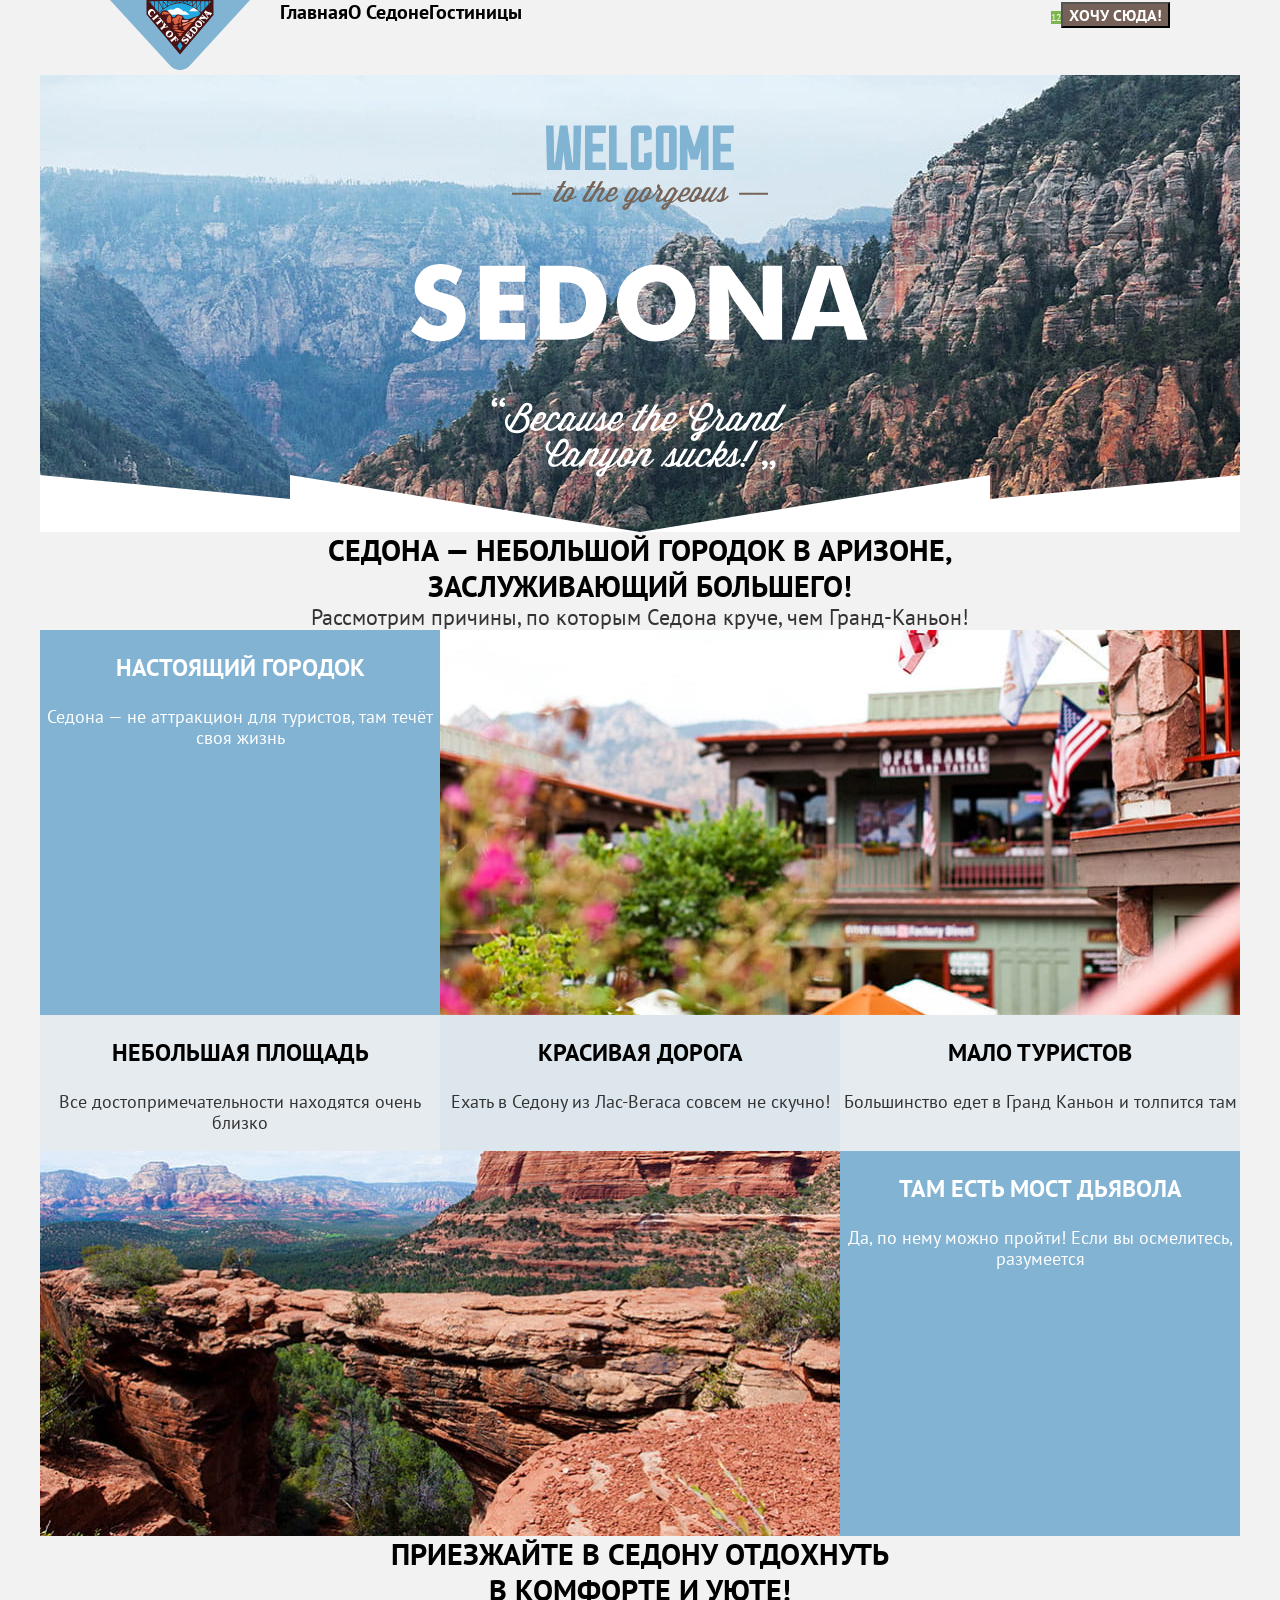
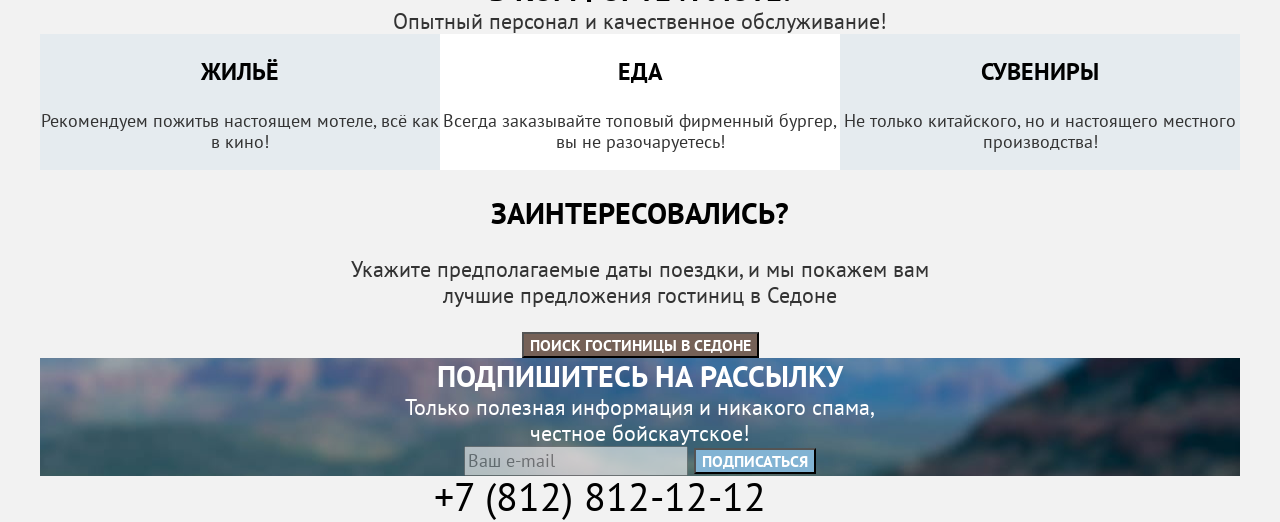
==== commit 66b092d5: "Добавляет сетку всех страниц на flex-box" ====
--- a/index.html
+++ b/index.html
@@ -8,150 +8,152 @@
 </head>
 
 <body>
-  <header class="page-header" data-test="header">
-    <nav class="navigation">
-      <a class="logo" href="index.html" aria-current="page">
-        <img class="logo-image" src="images/logos/logo.svg" width="140" height="70" alt="Логотип города Седона">
-      </a>
+  <div class="page-container">
+    <header class="page-header" data-test="header">
+      <nav class="navigation">
+        <a class="logo" href="index.html" aria-current="page">
+          <img class="logo-image" src="images/logos/logo.svg" width="140" height="70" alt="Логотип города Седона">
+        </a>
 
-      <ul class="navigation-list">
-        <li class="navigation-item">
-          <a class="navigation-link navigation-link-current" aria-current="page">Главная</a>
-        </li>
-        <li class="navigation-item">
-          <a class="navigation-link" href="#">О Седоне</a>
-        </li>
-        <li class="navigation-item">
-          <a class="navigation-link" href="catalog.html">Гостиницы</a>
-        </li>
-      </ul>
+        <ul class="navigation-list">
+          <li class="navigation-item">
+            <a class="navigation-link navigation-link-current" aria-current="page">Главная</a>
+          </li>
+          <li class="navigation-item">
+            <a class="navigation-link" href="#">О Седоне</a>
+          </li>
+          <li class="navigation-item">
+            <a class="navigation-link" href="catalog.html">Гостиницы</a>
+          </li>
+        </ul>
 
-      <ul class="navigation-user">
-        <li class="navigation-user-item">
-          <a class="navigation-user-link user-search" href="#">
-            <span class="visually-hidden">Поиск</span>
-          </a>
-        </li>
-        <li class="navigation-user-item">
-          <a class="navigation-user-link user-favorites" href="#">
-            <span class="visually-hidden">Отелей в избраном:</span>
-            <span class="count">12</span>
-          </a>
-        </li>
-        <li class="navigation-user-item">
-          <button class="button button-want" type="button">Хочу сюда!</button>
-        </li>
-      </ul>
-    </nav>
-  </header>
+        <ul class="navigation-user">
+          <li class="navigation-user-item">
+            <a class="navigation-user-link user-search" href="#">
+              <span class="visually-hidden">Поиск</span>
+            </a>
+          </li>
+          <li class="navigation-user-item">
+            <a class="navigation-user-link user-favorites" href="#">
+              <span class="visually-hidden">Отелей в избраном:</span>
+              <span class="count">12</span>
+            </a>
+          </li>
+          <li class="navigation-user-item">
+            <button class="button button-want" type="button">Хочу сюда!</button>
+          </li>
+        </ul>
+      </nav>
+    </header>
 
-  <main class="page-main" data-test="main">
-    <section class="hero" data-test="hero">
-      <h1 class="visually-hidden">Сайт города Седона</h1>
-      <img class="hero-image" src="images/hero/welcome.svg" width="458" height="452"
-        alt="Welcome to the gorgeous Sedona «Because the Grand Canyon sucks!»">
-    </section>
+    <main class="page-main" data-test="main">
+      <section class="hero" data-test="hero">
+        <h1 class="visually-hidden">Сайт города Седона</h1>
+        <img class="hero-image" src="images/hero/welcome.svg" width="458" height="452"
+          alt="Welcome to the gorgeous Sedona «Because the Grand Canyon sucks!»">
+      </section>
 
-    <section class="features" data-test="advantages">
-      <h2 class="features-title">Седона — небольшой городок в Аризоне, заслуживающий большего!</h2>
-      <p class="features-text">Рассмотрим причины, по которым Седона круче, чем Гранд-Каньон!</p>
-      <ul class="features-list">
-        <li class="features-item features-item-special">
-          <div class="features-item-container">
-            <h3 class="features-item-title">Настоящий городок</h3>
-            <p class="features-item-text">Седона — не аттракцион для туристов, там течёт своя жизнь</p>
-          </div>
-          <img class="features-item-image" src="images/photo/photo-1.jpg" width="800" height="385" alt="Улица города Седона">
-        </li>
-        <li class="features-item">
-          <h3 class="features-item-title">Небольшая площадь</h3>
-          <p class="features-item-text">Все достопримечательности находятся очень близко</p>
-        </li>
-        <li class="features-item">
-          <h3 class="features-item-title">Красивая дорога</h3>
-          <p class="features-item-text">Ехать в Седону из Лас-Вегаса совсем не скучно!</p>
-        </li>
-        <li class="features-item">
-          <h3 class="features-item-title">Мало туристов</h3>
-          <p class="features-item-text">Большинство едет в Гранд Каньон и толпится там</p>
-        </li>
-        <li class="features-item features-item-special">
-          <div class="features-item-container">
-            <h3 class="features-item-title">Там есть мост дьявола</h3>
-            <p class="features-item-text">Да, по нему можно пройти! Если вы осмелитесь, разумеется</p>
-          </div>
-          <img class="features-item-image" src="images/photo/photo-2.jpg" width="800" height="385" alt="Мост дьявола">
-        </li>
-      </ul>
-    </section>
+      <section class="features" data-test="advantages">
+        <h2 class="features-title">Седона — небольшой городок в Аризоне, заслуживающий большего!</h2>
+        <p class="features-text">Рассмотрим причины, по которым Седона круче, чем Гранд-Каньон!</p>
+        <ul class="features-list">
+          <li class="features-item features-item-special">
+            <div class="features-item-container">
+              <h3 class="features-item-title">Настоящий городок</h3>
+              <p class="features-item-text">Седона — не аттракцион для туристов, там течёт своя жизнь</p>
+            </div>
+            <img class="features-item-image" src="images/photo/photo-1.jpg" width="800" height="385" alt="Улица города Седона">
+          </li>
+          <li class="features-item features-item-container">
+            <h3 class="features-item-title">Небольшая площадь</h3>
+            <p class="features-item-text">Все достопримечательности находятся очень близко</p>
+          </li>
+          <li class="features-item features-item-container">
+            <h3 class="features-item-title">Красивая дорога</h3>
+            <p class="features-item-text">Ехать в Седону из Лас-Вегаса совсем не скучно!</p>
+          </li>
+          <li class="features-item features-item-container">
+            <h3 class="features-item-title">Мало туристов</h3>
+            <p class="features-item-text">Большинство едет в Гранд Каньон и толпится там</p>
+          </li>
+          <li class="features-item features-item-special features-item-reverse">
+            <div class="features-item-container">
+              <h3 class="features-item-title">Там есть мост дьявола</h3>
+              <p class="features-item-text">Да, по нему можно пройти! Если вы осмелитесь, разумеется</p>
+            </div>
+            <img class="features-item-image" src="images/photo/photo-2.jpg" width="800" height="385" alt="Мост дьявола">
+          </li>
+        </ul>
+      </section>
 
-    <section class="service">
-      <h2 class="service-title">Приезжайте в Седону отдохнуть в комфорте и уюте!</h2>
-      <p class="service-text">Опытный персонал и качественное обслуживание!</p>
-      <ul class="service-list">
-        <li class="service-item">
-          <h3 class="service-item-title">Жильё</h3>
-          <p class="service-item-text">Рекомендуем пожитьв настоящем мотеле, всё как в кино!</p>
-        </li>
-        <li class="service-item">
-          <h3 class="service-item-title">Еда</h3>
-          <p class="service-item-text">Всегда заказывайте топовый фирменный бургер, вы не разочаруетесь!</p>
-        </li>
-        <li class="service-item">
-          <h3 class="service-item-title">Сувениры</h3>
-          <p class="service-item-text">Не только китайского, но и настоящего местного производства!</p>
-        </li>
-      </ul>
-    </section>
+      <section class="service">
+        <h2 class="service-title">Приезжайте в Седону отдохнуть в комфорте и уюте!</h2>
+        <p class="service-text">Опытный персонал и качественное обслуживание!</p>
+        <ul class="service-list">
+          <li class="service-item">
+            <h3 class="service-item-title">Жильё</h3>
+            <p class="service-item-text">Рекомендуем пожитьв настоящем мотеле, всё как в кино!</p>
+          </li>
+          <li class="service-item">
+            <h3 class="service-item-title">Еда</h3>
+            <p class="service-item-text">Всегда заказывайте топовый фирменный бургер, вы не разочаруетесь!</p>
+          </li>
+          <li class="service-item">
+            <h3 class="service-item-title">Сувениры</h3>
+            <p class="service-item-text">Не только китайского, но и настоящего местного производства!</p>
+          </li>
+        </ul>
+      </section>
 
-    <section class="search" data-test="search">
-      <h2 class="search-title">Заинтересовались?</h2>
-      <p class="search-text">Укажите предполагаемые даты поездки, и мы покажем вам лучшие предложения гостиниц в Седоне</p>
-      <button class="button button-search" type="button">Поиск гостиницы в седоне</button>
-    </section>
+      <section class="search" data-test="search">
+        <h2 class="search-title">Заинтересовались?</h2>
+        <p class="search-text">Укажите предполагаемые даты поездки, и мы покажем вам лучшие предложения гостиниц в Седоне</p>
+        <button class="button button-search" type="button">Поиск гостиницы в седоне</button>
+      </section>
 
-    <section class="newsletter newsletter-background" data-test="subscribe">
-      <h2 class="newsletter-title">Подпишитесь на рассылку</h2>
-      <p class="newsletter-text">Только полезная информация и никакого спама, честное бойскаутское!</p>
-      <form class="newsletter-form" action="https://echo.htmlacademy.ru/" method="post">
-        <label class="visually-hidden" for="newsletter-email">Email</label>
-        <input class="field" type="email" placeholder="Ваш e-mail" name="newsletter-email" id="newsletter-email" required>
-        <button class="button button-bg-second" type="submit">Подписаться</button>
-      </form>
-    </section>
-  </main>
+      <section class="newsletter newsletter-background" data-test="subscribe">
+        <h2 class="newsletter-title">Подпишитесь на рассылку</h2>
+        <p class="newsletter-text">Только полезная информация и никакого спама, честное бойскаутское!</p>
+        <form class="newsletter-form" action="https://echo.htmlacademy.ru/" method="post">
+          <label class="visually-hidden" for="newsletter-email">Email</label>
+          <input class="field" type="email" placeholder="Ваш e-mail" name="newsletter-email" id="newsletter-email" required>
+          <button class="button button-bg-second" type="submit">Подписаться</button>
+        </form>
+      </section>
+    </main>
 
-  <footer class="page-footer" data-test="footer">
-    <section class="social">
-      <h2 class="visually-hidden">Социальные сети</h2>
-      <ul class="social-list">
-        <li class="social-item">
-          <a class="button-social button-vk" href="https://vk.com/htmlacademy">
-            <span class="visually-hidden">ВКонтакте</span>
-          </a>
-        </li>
-        <li class="social-item">
-          <a class="button-social button-tg" href="https://t.me/htmlacademy">
-            <span class="visually-hidden">Телеграм</span>
-          </a>
-        </li>
-        <li class="social-item">
-          <a class="button-social button-yt" href="https://www.youtube.com/user/htmlacademyru">
-            <span class="visually-hidden">Ютуб</span>
-          </a>
-        </li>
-      </ul>
-    </section>
+    <footer class="page-footer" data-test="footer">
+      <section class="social">
+        <h2 class="visually-hidden">Социальные сети</h2>
+        <ul class="social-list">
+          <li class="social-item">
+            <a class="button-social button-vk" href="https://vk.com/htmlacademy">
+              <span class="visually-hidden">ВКонтакте</span>
+            </a>
+          </li>
+          <li class="social-item">
+            <a class="button-social button-tg" href="https://t.me/htmlacademy">
+              <span class="visually-hidden">Телеграм</span>
+            </a>
+          </li>
+          <li class="social-item">
+            <a class="button-social button-yt" href="https://www.youtube.com/user/htmlacademyru">
+              <span class="visually-hidden">Ютуб</span>
+            </a>
+          </li>
+        </ul>
+      </section>
 
-    <address class="contacts">
-      <a class="footer-contacts-link" href="tel:+78128121212">+7 (812) 812-12-12</a>
-    </address>
+      <address class="contacts">
+        <a class="footer-contacts-link" href="tel:+78128121212">+7 (812) 812-12-12</a>
+      </address>
 
-    <p class="developer">
-      <a class="developer-link" href="https://htmlacademy.ru/intensive/htmlcss">
-        <span class="visually-hidden">Разработчик сайта - HTML Academy</span>
-      </a>
-    </p>
-  </footer>
+      <p class="developer">
+        <a class="developer-link" href="https://htmlacademy.ru/intensive/htmlcss">
+          <span class="visually-hidden">Разработчик сайта - HTML Academy</span>
+        </a>
+      </p>
+    </footer>
+  </div>
 </body>
 </html>
--- a/styles/styles.css
+++ b/styles/styles.css
@@ -26,6 +26,14 @@
   background-color: #f2f2f2;
 }
 
+.page-container {
+  display: flex;
+  flex-direction: column;
+  width: 1200px;
+  min-height: 100vh;
+  margin: 0 auto;
+}
+
 .button {
   font-family: inherit;
   font-size: 16px;
@@ -39,21 +47,41 @@
 }
 
 .visually-hidden {
-  position: fixed;
-  transform: scale(0);
-}
-
-.page-header {}
-
-.navigation {}
-.logo {}
+  position: absolute;
+  width: 1px;
+  height: 1px;
+  margin: -1px;
+  border: 0;
+  padding: 0;
+  white-space: nowrap;
+  clip-path: inset(100%);
+  clip: rect(0 0 0 0);
+  overflow: hidden;
+}
+
+.page-header {
+  padding: 0 70px;
+}
+
+.navigation {
+  display: flex;
+  flex-direction: row;
+}
+.logo {
+  margin-right: 30px;
+}
 .logo-image {}
 .navigation-list {
+  display: flex;
+  width: 465px;
   margin: 0;
+  padding: 0;
 
   font-size: 20px;
   font-weight: 700;
   line-height: 1.2;
+
+  list-style: none;
 }
 .navigation-item {}
 .navigation-link {
@@ -63,7 +91,15 @@
 .navigation-link-current {}
 
 .navigation-user {
-  margin: 0;
+  display: flex;
+  justify-content: flex-end;
+
+  width: 310px;
+
+  margin: 0 0 0 auto;
+  padding: 0;
+
+  list-style: none;
 }
 .navigation-user-item {}
 .navigation-user-link {
@@ -79,7 +115,9 @@
 }
 .button-want {}
 
-.page-main {}
+.page-main {
+  flex-grow: 1;
+}
 
 .hero {
   text-align: center;
@@ -96,14 +134,29 @@
   text-align: center;
 }
 .features-title {
+  width: 660px;
+  margin: 0 auto;
+
   font-size: 30px;
   line-height: 1.2;
-  color: #000000;
-}
-.features-text {}
+  text-transform: uppercase;
+  color: #000000;
+}
+.features-text {
+  width: 660px;
+  margin: 0 auto;
+}
 .features-list {
+  display: flex;
+  flex-wrap: wrap;
+
+  margin: 0;
+  padding: 0;
+
   font-size: 18px;
   line-height: 1.16667;
+
+  list-style: none;
 }
 .features-list li:nth-child(even) {
   background-color: rgba(131, 179, 211, 0.12);
@@ -114,8 +167,12 @@
 .features-list li.features-item-special {
   background-color: #82b3d3;
 }
-.features-item {}
-.features-item-container {}
+.features-item:not(:nth-child(4n+1)) {
+  width: 400px;
+}
+.features-item-container {
+  width: 400px;
+}
 .features-item-title {
   font-size: 24px;
   text-transform: uppercase;
@@ -123,25 +180,46 @@
 }
 .features-item-text {}
 .features-item-special {
+  display: flex;
   color: #ffffff;
 }
 .features-item-special .features-item-title {
   color: #ffffff;
 }
-.features-item-image {}
+.features-item-image {
+  vertical-align: middle;
+}
+.features-item-reverse {
+  flex-direction: row-reverse;
+}
 
 .service {
   text-align: center;
 }
 .service-title {
+  width: 510px;
+  margin: 0 auto;
+
   font-size: 30px;
   line-height: 1.2;
-  color: #000000;
-}
-.service-text {}
+  text-transform: uppercase;
+  color: #000000;
+}
+.service-text {
+  width: 510px;
+  margin: 0 auto;
+}
 .service-list {
+  display: flex;
+  flex-wrap: wrap;
+
+  margin: 0;
+  padding: 0;
+
   font-size: 18px;
   line-height: 1.16667;
+
+  list-style: none;
 }
 .service-list li:nth-child(odd) {
   background-color: rgba(131, 179, 211, 0.12);
@@ -149,7 +227,9 @@
 .service-list li:nth-child(even) {
   background-color: #ffffff;
 }
-.service-item {}
+.service-item {
+  width: 400px;
+}
 .service-item-title {
   font-size: 24px;
   text-transform: uppercase;
@@ -158,6 +238,8 @@
 .service-item-text {}
 
 .search {
+  width: 600px;
+  margin: 0 auto;
   text-align: center;
 
 }
@@ -185,15 +267,24 @@
   background-size: cover;
 }
 .newsletter-title {
+  width: 490px;
+  margin: 0 auto;
+
   font-size: 30px;
   line-height: 1.2;
   text-transform: uppercase;
 }
 .newsletter-text {
+  width: 490px;
+  margin: 0 auto;
+
   line-height: 1.18182;
 }
 
-.newsletter-form {}
+.newsletter-form {
+  width: 684px;
+  margin: 0 auto;
+}
 .field {
   font-family: "PT Sans", sans-serif;
   font-size: 18px;
@@ -202,9 +293,17 @@
   opacity: 0.6;
 }
 
-.page-footer {}
-.social {}
-.social-list {}
+.page-footer {
+  display: flex;
+  flex-direction: row;
+}
+.social {
+  width: 190px;
+  margin-right: 195px;
+}
+.social-list {
+  list-style: none;
+}
 .social-item {}
 .button-social {}
 .button-vk {}
@@ -212,6 +311,8 @@
 .button-yt {}
 
 .contacts {
+  width: 350px;
+
   font-size: 40px;
   font-style: normal;
   line-height: 1;
@@ -224,7 +325,10 @@
   text-decoration: none;
 }
 
-.developer {}
+.developer {
+  width: 160px;
+  margin-left: auto;
+}
 .developer-link {}
 
 /*---CATALOG.HTML---*/
@@ -244,7 +348,10 @@
   line-height: 1.3;
 }
 
-.breadcrumbs {}
+.breadcrumbs {
+  display: flex;
+  flex-direction: row;
+}
 .breadcrumbs-item {}
 .breadcrumbs-link {
   font-size: 16px;
@@ -256,14 +363,19 @@
 .breadcrumbs-link-current {}
 
 .catalog-result {}
-.catalog-filter {}
+.catalog-filter {
+  display: flex;
+  flex-direction: row;
+}
 .catalog-filter-group {}
 .catalog-filter-title {
   font-size: 20px;
   font-weight: 700;
   line-height: 1.2;
 }
-.catalog-filter-list {}
+.catalog-filter-list {
+  list-style: none;
+}
 .catalog-filter-item {}
 .control {
   font-size: 18px;
@@ -279,15 +391,23 @@
 .label-range-from {}
 .label-range-to {}
 .input-range {}
+.buttons {
+  display: flex;
+  flex-direction: column;
+}
 .button-bg-second {
   background-color: #82b3d3;
 }
+
 .button-reset {
   background-color: rgba(0, 0, 0, 0);;
   border: none;
 }
 
-.result-control {}
+.result-control {
+  display: flex;
+  flex-direction: row;
+}
 .result-search {}
 .search-result {
   font-size: 30px;
@@ -297,13 +417,16 @@
 }
 
 .select-control {
+  margin-left: auto;
   font-family: "PT Sans", sans-serif;
   font-size: 18px;
   line-height: 1.16667;
   color: #333333;
 }
 
-.sorting {}
+.sorting {
+  list-style: none;
+}
 .sorting-item {}
 .button-sorting {}
 .button-title {}
@@ -312,10 +435,19 @@
 .button-list {}
 
 .catalog-list {
+  list-style: none;
+
+  display: flex;
+  flex-direction: row;
+  flex-wrap: wrap;
+  gap: 0 20px;
+
   font-size: 18px;
   line-height: 1.16667;
 }
-.catalog-item {}
+.catalog-item {
+  width: 340px;
+}
 .catalog-link {
   text-decoration: none;
 }
@@ -339,12 +471,23 @@
 }
 
 .pagination {
+  list-style: none;
+  display: flex;
+  flex-direction: row;
+  gap: 0 8px;
+
   font-size: 20px;
   font-weight: 700;
   line-height: 1.8;
 }
-.pagination-item {}
+.pagination-item {
+  width: 60px;
+}
 .pagination-link {
+  display: inline-block;
+  width: 60px;
+
+  text-align: center;
   color: #000000;
   text-decoration: none;
 
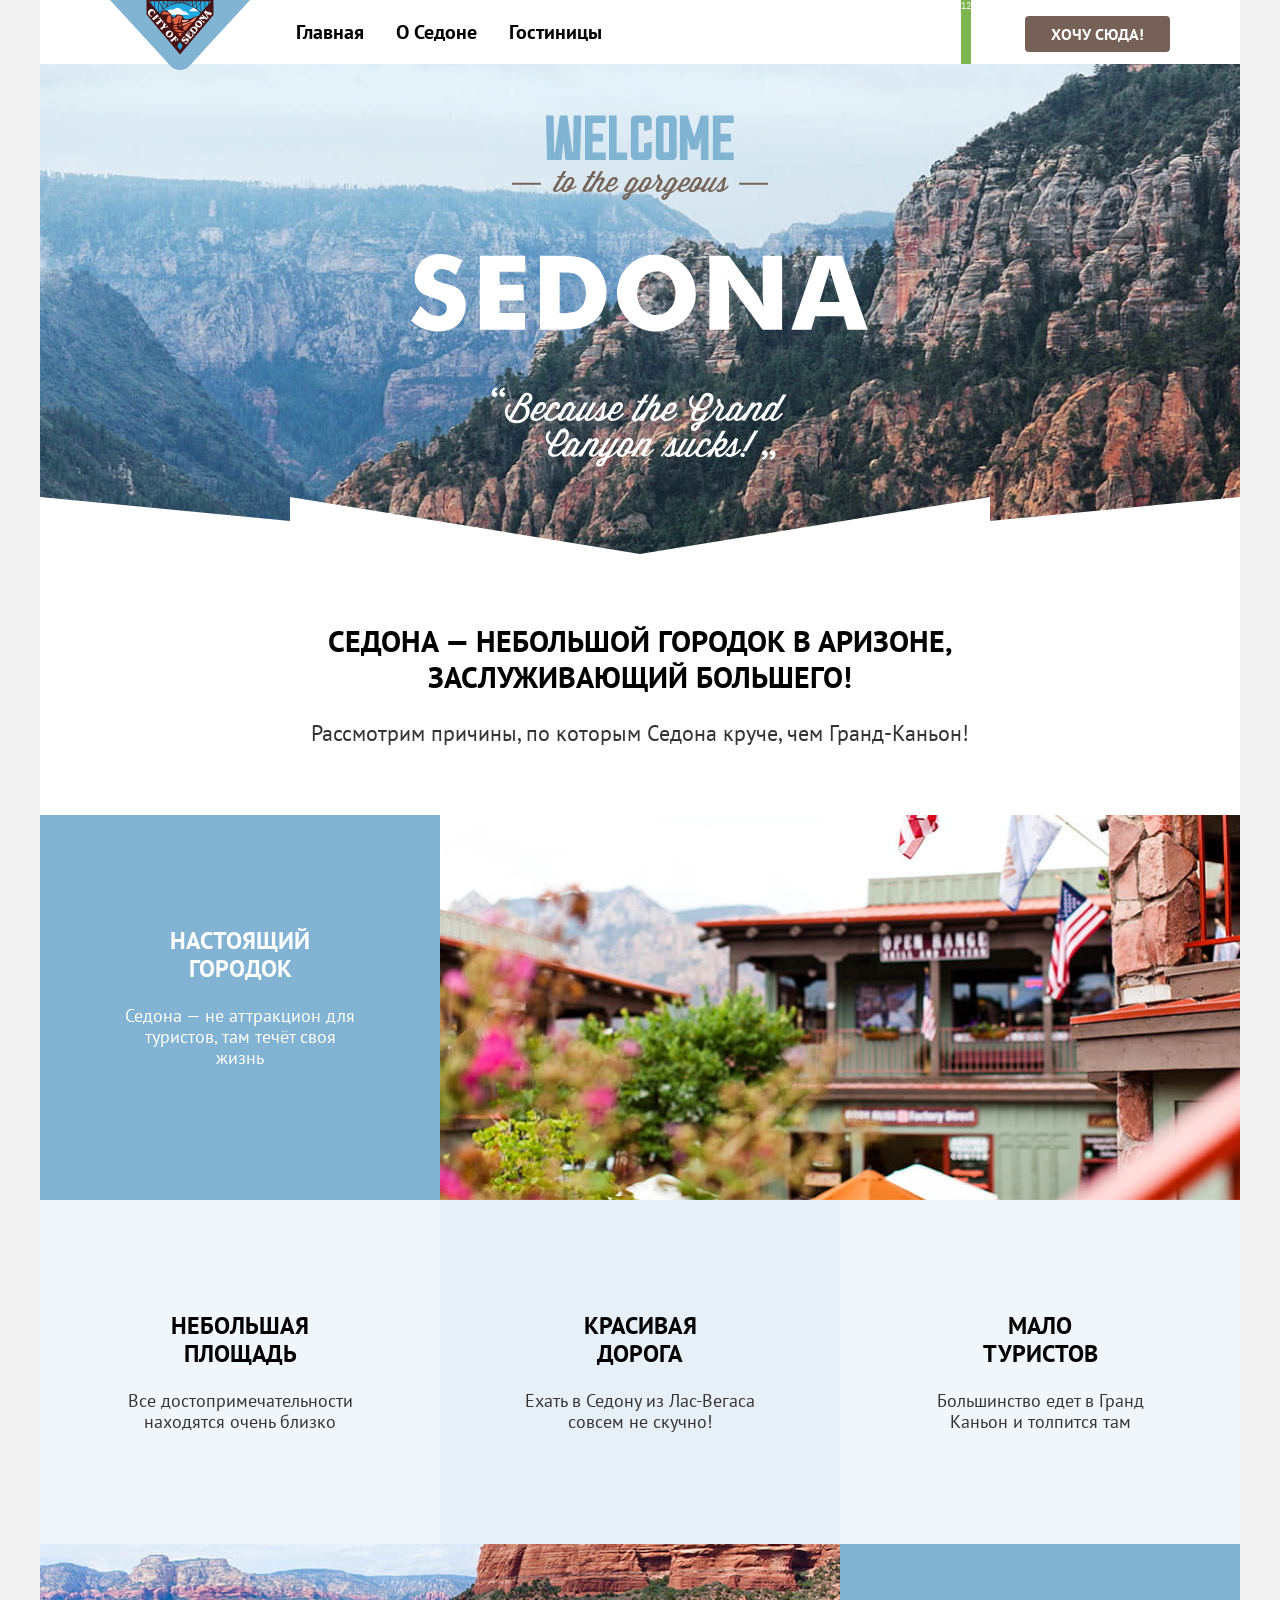
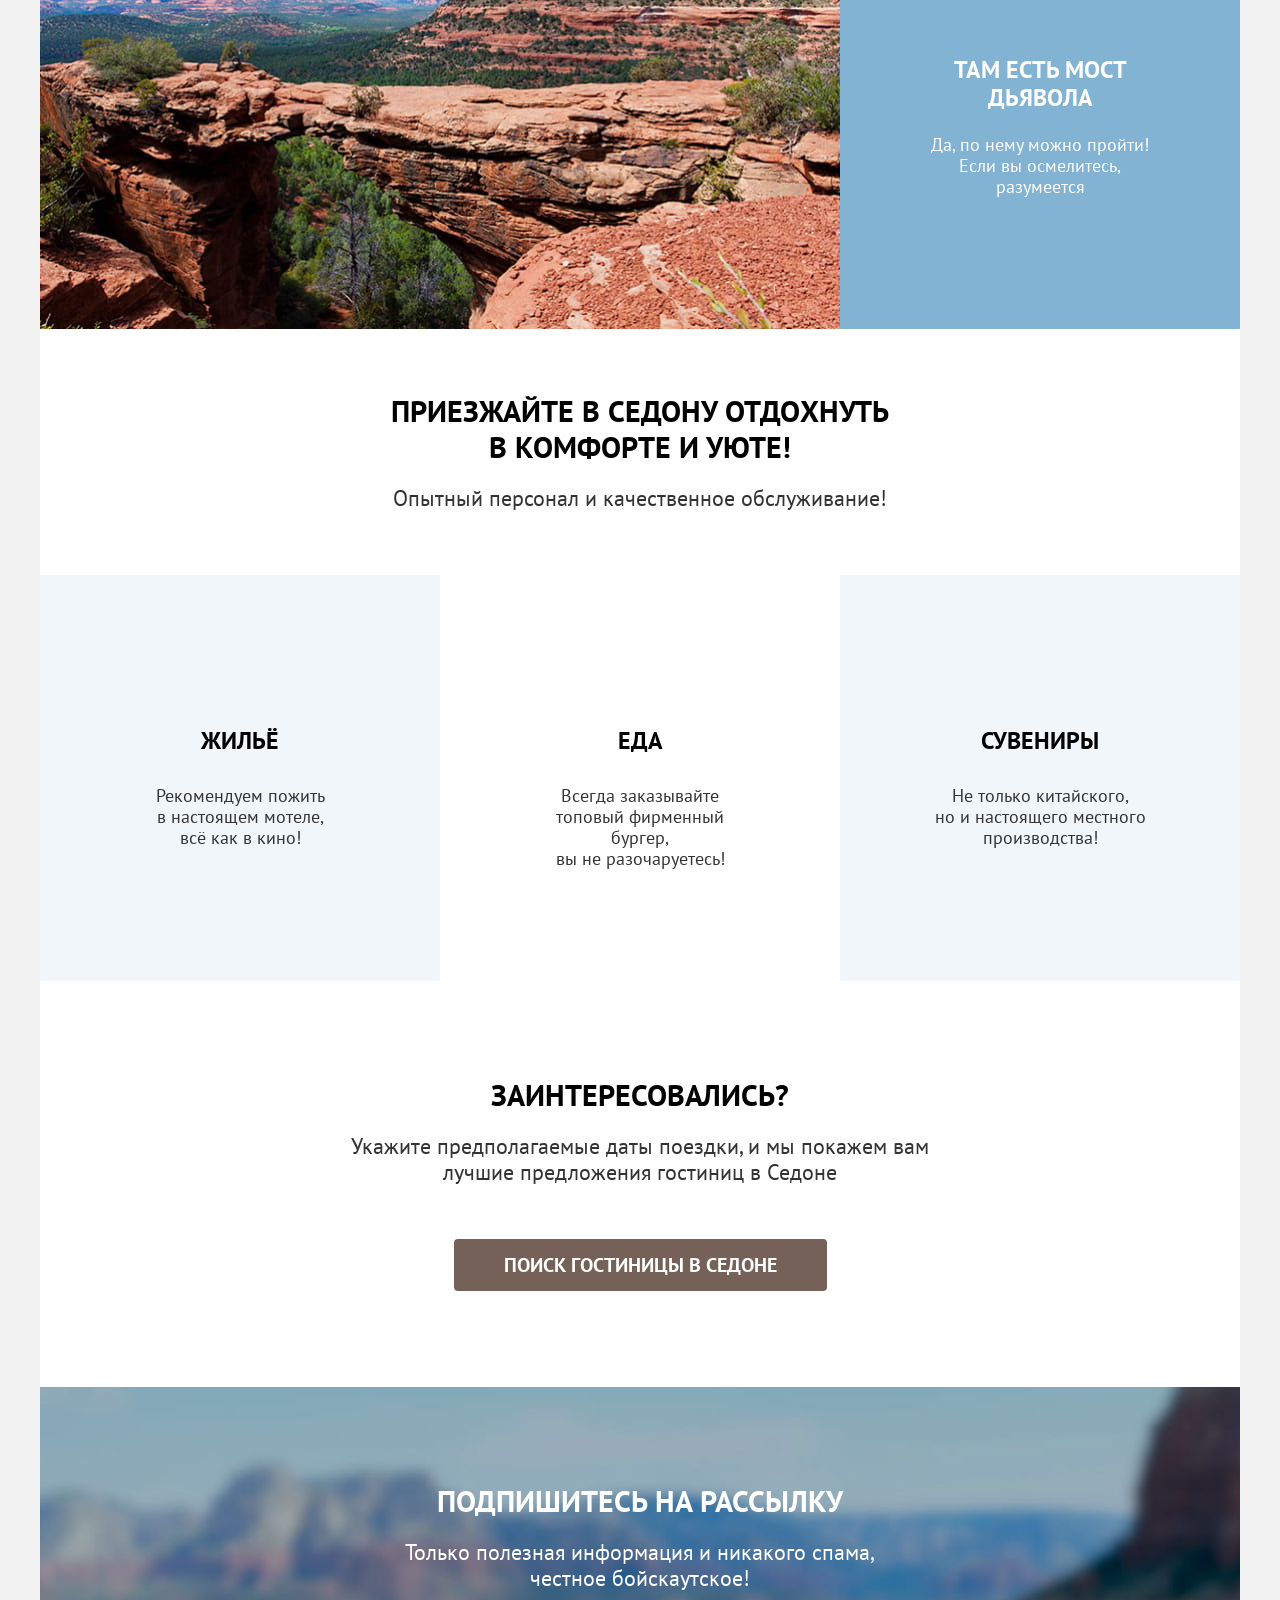
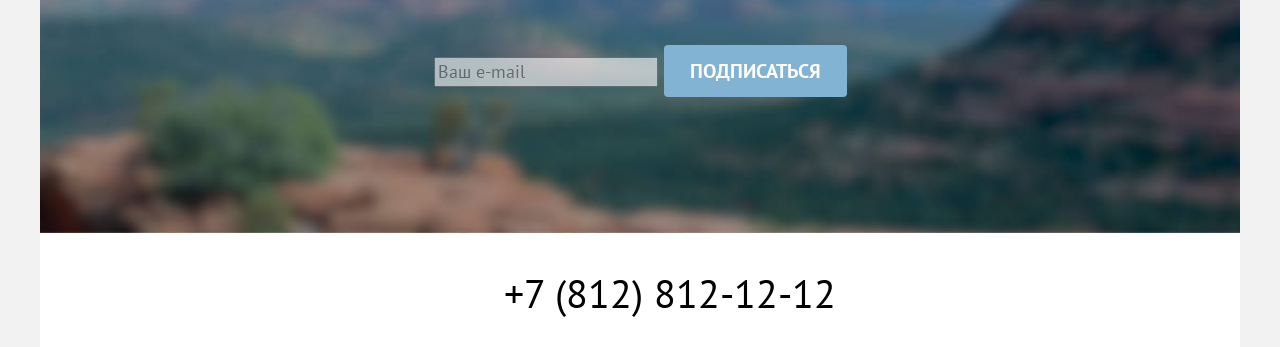
==== commit 1c1002aa: "делает сетки" ====
--- a/index.html
+++ b/index.html
@@ -40,7 +40,7 @@
             </a>
           </li>
           <li class="navigation-user-item">
-            <button class="button button-want" type="button">Хочу сюда!</button>
+            <a class="button button-want" type="button">Хочу сюда!</a>
           </li>
         </ul>
       </nav>
@@ -49,7 +49,7 @@
     <main class="page-main" data-test="main">
       <section class="hero" data-test="hero">
         <h1 class="visually-hidden">Сайт города Седона</h1>
-        <img class="hero-image" src="images/hero/welcome.svg" width="458" height="452"
+        <img class="hero-image" src="images/hero/welcome.svg" width="458" height="352"
           alt="Welcome to the gorgeous Sedona «Because the Grand Canyon sucks!»">
       </section>
 
@@ -69,11 +69,11 @@
             <p class="features-item-text">Все достопримечательности находятся очень близко</p>
           </li>
           <li class="features-item features-item-container">
-            <h3 class="features-item-title">Красивая дорога</h3>
+            <h3 class="features-item-title">Красивая<br>дорога</h3>
             <p class="features-item-text">Ехать в Седону из Лас-Вегаса совсем не скучно!</p>
           </li>
           <li class="features-item features-item-container">
-            <h3 class="features-item-title">Мало туристов</h3>
+            <h3 class="features-item-title">Мало<br>туристов</h3>
             <p class="features-item-text">Большинство едет в Гранд Каньон и толпится там</p>
           </li>
           <li class="features-item features-item-special features-item-reverse">
@@ -92,15 +92,15 @@
         <ul class="service-list">
           <li class="service-item">
             <h3 class="service-item-title">Жильё</h3>
-            <p class="service-item-text">Рекомендуем пожитьв настоящем мотеле, всё как в кино!</p>
+            <p class="service-item-text">Рекомендуем пожить<br>в настоящем мотеле,<br>всё как в кино!</p>
           </li>
           <li class="service-item">
             <h3 class="service-item-title">Еда</h3>
-            <p class="service-item-text">Всегда заказывайте топовый фирменный бургер, вы не разочаруетесь!</p>
+            <p class="service-item-text">Всегда заказывайте<br>топовый фирменный бургер,<br>вы не разочаруетесь!</p>
           </li>
           <li class="service-item">
             <h3 class="service-item-title">Сувениры</h3>
-            <p class="service-item-text">Не только китайского, но и настоящего местного производства!</p>
+            <p class="service-item-text">Не только китайского,<br>но и настоящего местного<br>производства!</p>
           </li>
         </ul>
       </section>
--- a/styles/styles.css
+++ b/styles/styles.css
@@ -13,6 +13,10 @@
   src: url("../fonts/ptsans-700.woff2") format("woff2");
 }
 
+*, *:before, *:after {
+  box-sizing: border-box;
+}
+
 body {
   margin: 0;
 
@@ -29,21 +33,34 @@
 .page-container {
   display: flex;
   flex-direction: column;
+
   width: 1200px;
   min-height: 100vh;
+
   margin: 0 auto;
+
+  background-color: #ffffff;
 }
 
 .button {
+  padding: 8px 26px;
+
   font-family: inherit;
   font-size: 16px;
   font-weight: 700;
   text-align: center;
+  text-transform: uppercase;
+  text-decoration: none;
   color: #ffffff;
   line-height: 1.25;
+
   background-color: #756157;
-  text-transform: uppercase;
-  text-decoration: none;
+  border: none;
+  border-radius: 4px;
+
+  box-sizing: border-box;
+
+  cursor: pointer;
 }
 
 .visually-hidden {
@@ -66,13 +83,19 @@
 .navigation {
   display: flex;
   flex-direction: row;
+  z-index: 1;
 }
 .logo {
+  display: block;
+  height: 64px;
   margin-right: 30px;
+  margin-bottom: -8px;
+  z-index: 2;
 }
 .logo-image {}
 .navigation-list {
   display: flex;
+  flex-wrap: wrap;
   width: 465px;
   margin: 0;
   padding: 0;
@@ -81,10 +104,15 @@
   font-weight: 700;
   line-height: 1.2;
 
-  list-style: none;
-}
-.navigation-item {}
+  list-style-type: none;
+}
+.navigation-item {
+  padding: 0;
+}
 .navigation-link {
+  display: block;
+  margin: 0;
+  padding: 20px 16px;
   text-decoration: none;
   color: #000000;
 }
@@ -92,6 +120,7 @@
 
 .navigation-user {
   display: flex;
+  flex-wrap: wrap;
   justify-content: flex-end;
 
   width: 310px;
@@ -99,10 +128,17 @@
   margin: 0 0 0 auto;
   padding: 0;
 
-  list-style: none;
+  list-style-type: none;
 }
 .navigation-user-item {}
+.navigation-user-item:last-child {
+  margin-left: 20px;
+  align-self: center;
+}
 .navigation-user-link {
+  display: flex;
+  min-width: 44px;
+  min-height: 64px;
   text-decoration: none;
 }
 .user-search {}
@@ -120,6 +156,8 @@
 }
 
 .hero {
+  padding: 51px 0 82px 0;
+
   text-align: center;
 
   background-color: #64748b;
@@ -131,11 +169,12 @@
 .hero-image {}
 
 .features {
+  padding-top: 69px;
   text-align: center;
 }
 .features-title {
   width: 660px;
-  margin: 0 auto;
+  margin: 0 auto 25px auto;
 
   font-size: 30px;
   line-height: 1.2;
@@ -144,9 +183,10 @@
 }
 .features-text {
   width: 660px;
-  margin: 0 auto;
-}
-.features-list {
+  margin: 0 auto 69px auto;
+}
+.features-list,
+.service-list {
   display: flex;
   flex-wrap: wrap;
 
@@ -156,7 +196,7 @@
   font-size: 18px;
   line-height: 1.16667;
 
-  list-style: none;
+  list-style-type: none;
 }
 .features-list li:nth-child(even) {
   background-color: rgba(131, 179, 211, 0.12);
@@ -167,18 +207,28 @@
 .features-list li.features-item-special {
   background-color: #82b3d3;
 }
-.features-item:not(:nth-child(4n+1)) {
-  width: 400px;
-}
-.features-item-container {
-  width: 400px;
-}
-.features-item-title {
+.features-item:not(:nth-child(4n+1)),
+.features-item-container,
+.service-item {
+  display: flex;
+  flex-direction: column;
+  padding: 112px 85px;
+}
+
+.features-item-title,
+.service-item-title {
+  width: 230px;
+  margin: 0;
+  margin-bottom: 22px;
   font-size: 24px;
   text-transform: uppercase;
   color: #000000;
 }
-.features-item-text {}
+.features-item-text,
+.service-item-text {
+  width: 230px;
+  margin: 0;
+}
 .features-item-special {
   display: flex;
   color: #ffffff;
@@ -194,11 +244,15 @@
 }
 
 .service {
-  text-align: center;
+  padding-top: 64px;
+  text-align: center;
+}
+.service-item {
+  padding-top: 152px;
 }
 .service-title {
   width: 510px;
-  margin: 0 auto;
+  margin: 0 auto 20px;
 
   font-size: 30px;
   line-height: 1.2;
@@ -207,7 +261,7 @@
 }
 .service-text {
   width: 510px;
-  margin: 0 auto;
+  margin: 0 auto 64px;
 }
 .service-list {
   display: flex;
@@ -219,7 +273,7 @@
   font-size: 18px;
   line-height: 1.16667;
 
-  list-style: none;
+  list-style-type: none;
 }
 .service-list li:nth-child(odd) {
   background-color: rgba(131, 179, 211, 0.12);
@@ -227,10 +281,9 @@
 .service-list li:nth-child(even) {
   background-color: #ffffff;
 }
-.service-item {
-  width: 400px;
-}
+
 .service-item-title {
+  margin-bottom: 30px;
   font-size: 24px;
   text-transform: uppercase;
   color: #000000;
@@ -239,22 +292,35 @@
 
 .search {
   width: 600px;
+
   margin: 0 auto;
+  padding: 96px 0;
+
   text-align: center;
 
 }
 .search-title {
+  margin: 0 auto 20px;
+
   font-size: 30px;
   line-height: 1.2;
   color: #000000;
   text-transform: uppercase;
 }
 .search-text {
+  margin: 0 auto 54px;
   line-height: 1.18182;
 }
-.button-search {}
+.button-search {
+  padding-left: 50px;
+  padding-right: 50px;
+
+  font-size: 20px;
+  line-height: 1.8;
+}
 
 .newsletter {
+  padding: 96px 0 104px;
   text-align: center;
 }
 .newsletter-background {
@@ -268,7 +334,7 @@
 }
 .newsletter-title {
   width: 490px;
-  margin: 0 auto;
+  margin: 0 auto 20px;
 
   font-size: 30px;
   line-height: 1.2;
@@ -276,7 +342,7 @@
 }
 .newsletter-text {
   width: 490px;
-  margin: 0 auto;
+  margin: 0 auto 54px;
 
   line-height: 1.18182;
 }
@@ -296,13 +362,15 @@
 .page-footer {
   display: flex;
   flex-direction: row;
+
+  padding: 40px 70px 30px 70px;
 }
 .social {
   width: 190px;
   margin-right: 195px;
 }
 .social-list {
-  list-style: none;
+    list-style-type: none;
 }
 .social-item {}
 .button-social {}
@@ -334,7 +402,10 @@
 /*---CATALOG.HTML---*/
 
 .catalog-background {
-  color: #ffffff;
+  padding: 35px 70px 70px 70px;
+
+  color: #ffffff;
+
   background-color: #64748b;
   background-image: url("../images/background/filter.jpg");
   background-position: center;
@@ -344,6 +415,8 @@
 
 .inner-header {}
 .inner-header-title {
+  margin: 0 0 8px 0;
+
   font-size: 60px;
   line-height: 1.3;
 }
@@ -351,6 +424,11 @@
 .breadcrumbs {
   display: flex;
   flex-direction: row;
+
+  margin: 0 0 40px 0;
+  padding: 0;
+
+  list-style: none;
 }
 .breadcrumbs-item {}
 .breadcrumbs-link {
@@ -367,16 +445,41 @@
   display: flex;
   flex-direction: row;
 }
-.catalog-filter-group {}
+.catalog-filter-group {
+  margin: 0;
+  padding: 0;
+  border: none;
+}
+
+.catalog-filter-group:first-child {
+  margin-right: 70px;
+}
+
+.catalog-filter-group:nth-child(3) {
+  margin-left: auto;
+}
+
+.buttons {
+  margin-left: 70px;
+  padding-top: 56px;
+}
+
 .catalog-filter-title {
+  margin: 0 0 32px 0;
+
   font-size: 20px;
   font-weight: 700;
   line-height: 1.2;
 }
 .catalog-filter-list {
-  list-style: none;
-}
-.catalog-filter-item {}
+  margin: 0;
+  padding: 0;
+
+  list-style-type: none;
+}
+.catalog-filter-item:not(:last-child) {
+  margin-bottom: 16px;
+}
 .control {
   font-size: 18px;
   line-height: 1.27778;
@@ -396,7 +499,13 @@
   flex-direction: column;
 }
 .button-bg-second {
+  margin-bottom: 32px;
+
+  font-size: 20px;
+  line-height: 1.8;
+
   background-color: #82b3d3;
+  border-radius: 4px;
 }
 
 .button-reset {
@@ -404,12 +513,21 @@
   border: none;
 }
 
+.wrapper {
+  width: 1060px;
+
+  margin: 0 auto;
+  padding: 50px 0 60px 0;
+}
+
 .result-control {
   display: flex;
   flex-direction: row;
 }
 .result-search {}
 .search-result {
+  margin: 0;
+
   font-size: 30px;
   font-weight: 700;
   line-height: 1.2;
@@ -425,7 +543,7 @@
 }
 
 .sorting {
-  list-style: none;
+  list-style-type: none;
 }
 .sorting-item {}
 .button-sorting {}
@@ -435,31 +553,57 @@
 .button-list {}
 
 .catalog-list {
-  list-style: none;
-
-  display: flex;
-  flex-direction: row;
-  flex-wrap: wrap;
-  gap: 0 20px;
+  list-style-type: none;
+
+  display: grid;
+  grid-template-columns: repeat(auto-fit, 340px);
+  gap: 20px;
+
+  margin: 0 0 80px 0;
+  padding: 40px 0 0 0;
 
   font-size: 18px;
   line-height: 1.16667;
 }
 .catalog-item {
+  display: grid;
+  grid-template-columns: 1fr 1fr;
+  gap: 16px 20px;
   width: 340px;
-}
+  height: 100%;
+  padding: 20px;
+  border: 1px solid #E6E6E6;
+  border-radius: 4px;
+  color: #000000;
+}
+
+.catalog-item p {
+  margin: 0;
+}
+
 .catalog-link {
+  grid-column: 1 / -1;
   text-decoration: none;
 }
 .catalog-image {}
 .catalog-title {
+  margin: 0;
   font-size: 24px;
   color: #000000;
 }
 .catalog-type {}
-.catalog-price {}
-.button-add-favorites {}
-.button-in-favorites {}
+.catalog-price {
+  justify-self: end;
+}
+.button-add-favorites {
+  padding: 8px;
+  text-align: center;
+  background-color: #82b3d3;
+}
+
+.button-in-favorites {
+  background-color: #7db54f;
+}
 .catalog-stars {}
 .catalog-stars-1 {}
 .catalog-stars-2 {}
@@ -467,33 +611,58 @@
 .catalog-stars-4 {}
 .catalog-stars-5 {}
 .catalog-rating {
+  padding: 9px;
+  
   font-size: 16px;
+  text-align: center;
+  
+  background-color: #f2f2f2;
+  border-radius: 4px;
 }
 
 .pagination {
-  list-style: none;
-  display: flex;
-  flex-direction: row;
-  gap: 0 8px;
+  list-style-type: none;
+
+  display: flex;
+  flex-wrap: wrap;
+  gap: 8px;
+
+  margin: 0;
+  padding: 0;
 
   font-size: 20px;
   font-weight: 700;
   line-height: 1.8;
 }
 .pagination-item {
-  width: 60px;
 }
 .pagination-link {
+  display: flex;
+  justify-content: center;
+  align-items: center;
+  padding: 0 10px;
+  min-width: 60px;
+  height: 60px;
+  color: #ffffff;
+  text-decoration: none;
+  border-radius: 4px;
+  background-color: #82b3d3;
+  /*
   display: inline-block;
-  width: 60px;
-
-  text-align: center;
-  color: #000000;
-  text-decoration: none;
-
-  background-color: #82b3d3;
+  width: 50px;
+  padding: 12px 5px;
+
+  text-align: center;
+  color: #ffffff;
+  text-decoration: none;
+
+  background-color: #82b3d3;*/
 }
 .pagination-current {
+  color: #000000;
   background-color: #f2f2f2;
 }
-.pagination-decoration {}
+.pagination-decoration {
+  color: #000000;
+  background: none;
+}
